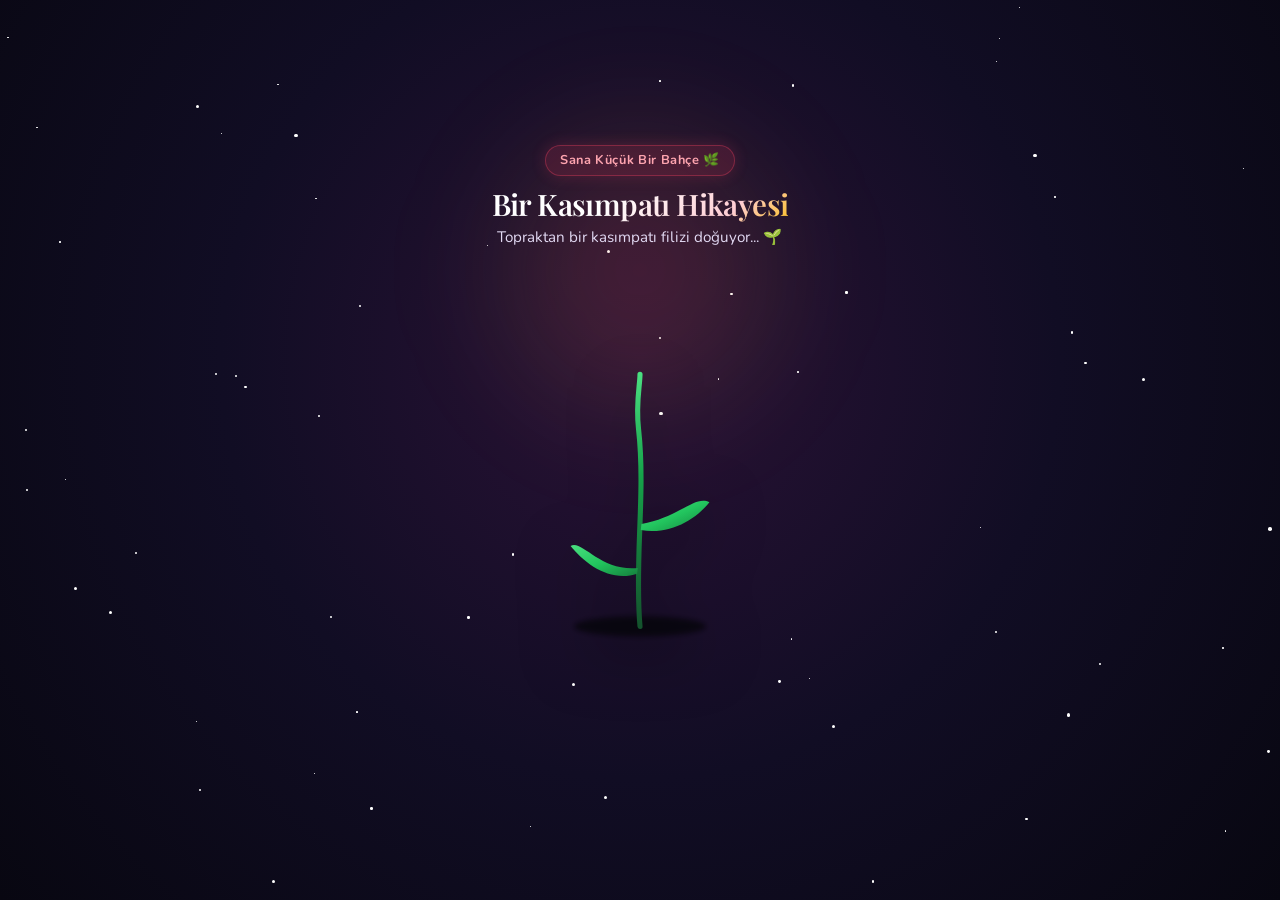
==== index.html @ e41a7f41 "feat: kasimpati surprizi kubra icin hazirlandi" ====
<!DOCTYPE html>
<html lang="tr">
<head>
  <meta charset="UTF-8">
  <meta name="viewport" content="width=device-width, initial-scale=1.0, maximum-scale=1.0, user-scalable=no">
  <title>Kübra'ya Özel 🌸</title>
  <link rel="preconnect" href="https://fonts.googleapis.com">
  <link rel="preconnect" href="https://fonts.gstatic.com" crossorigin>
  <link href="https://fonts.googleapis.com/css2?family=Caveat:wght@600;700&family=Nunito:wght@400;600;800&family=Playfair+Display:ital,wght@0,600;1,600&display=swap" rel="stylesheet">
  <link rel="stylesheet" href="style.css">
</head>
<body>
  <!-- Arka plan yıldızları ve ışık parçacıkları -->
  <div class="stars-container" id="starsContainer"></div>
  <div class="glow-bg"></div>

  <main class="main-container">
    <!-- Başlık / İntro -->
    <header class="header">
      <span class="badge">Sana Küçük Bir Bahçe 🌿</span>
      <h1 class="title">Bir Kasımpatı Hikayesi</h1>
      <p class="subtitle" id="statusText">Topraktan bir filiz yükseliyor...</p>
    </header>

    <!-- Kasımpatı Çiçeği Sahnesi -->
    <div class="garden-stage">
      <!-- Çiçek SVG -->
      <svg class="flower-svg" id="flowerSvg" viewBox="0 0 400 520" preserveAspectRatio="xMidYMid meet">
        <defs>
          <!-- Gövde degrade -->
          <linearGradient id="stemGrad" x1="0%" y1="100%" x2="0%" y2="0%">
            <stop offset="0%" stop-color="#14532d"/>
            <stop offset="60%" stop-color="#16a34a"/>
            <stop offset="100%" stop-color="#4ade80"/>
          </linearGradient>

          <!-- Yaprak degrade -->
          <linearGradient id="leafGrad" x1="0%" y1="0%" x2="100%" y2="100%">
            <stop offset="0%" stop-color="#4ade80"/>
            <stop offset="50%" stop-color="#22c55e"/>
            <stop offset="100%" stop-color="#15803d"/>
          </linearGradient>

          <!-- Dış yapraklar - Sıcak Kasımpatı Pembe-Gül Degrade -->
          <linearGradient id="petalOuterGrad" x1="0%" y1="0%" x2="0%" y2="100%">
            <stop offset="0%" stop-color="#fda4af"/>
            <stop offset="40%" stop-color="#f43f5e"/>
            <stop offset="100%" stop-color="#be123c"/>
          </linearGradient>

          <!-- Orta yapraklar - Canlı Şeftali/Mercan Degrade -->
          <linearGradient id="petalMidGrad" x1="0%" y1="0%" x2="0%" y2="100%">
            <stop offset="0%" stop-color="#fecdd3"/>
            <stop offset="50%" stop-color="#fb7185"/>
            <stop offset="100%" stop-color="#e11d48"/>
          </linearGradient>

          <!-- İç katman - Altın Günbatımı Degrade -->
          <linearGradient id="petalInnerGrad" x1="0%" y1="0%" x2="0%" y2="100%">
            <stop offset="0%" stop-color="#fef08a"/>
            <stop offset="45%" stop-color="#fbbf24"/>
            <stop offset="100%" stop-color="#f59e0b"/>
          </linearGradient>

          <!-- Merkez çekirdek degrade -->
          <radialGradient id="centerCoreGrad" cx="50%" cy="50%" r="50%">
            <stop offset="0%" stop-color="#fffbeb"/>
            <stop offset="35%" stop-color="#fde047"/>
            <stop offset="70%" stop-color="#ea580c"/>
            <stop offset="100%" stop-color="#9a3412"/>
          </radialGradient>

          <!-- Kalp degrade -->
          <radialGradient id="heartGrad" cx="40%" cy="40%" r="60%">
            <stop offset="0%" stop-color="#ff758c"/>
            <stop offset="40%" stop-color="#ff1e56"/>
            <stop offset="100%" stop-color="#990024"/>
          </radialGradient>

          <!-- Parıltı Filtresi -->
          <filter id="bloomGlow" x="-30%" y="-30%" width="160%" height="160%">
            <feGaussianBlur stdDeviation="4" result="blur"/>
            <feComposite in="SourceGraphic" in2="blur" operator="over"/>
          </filter>
        </defs>

        <!-- Toprak Tabanı -->
        <ellipse cx="200" cy="500" rx="90" ry="14" class="ground-shadow"/>

        <!-- Gövde -->
        <path id="stem" class="stem" d="M 200 500 C 192 410, 208 320, 198 230 C 194 195, 200 170, 200 155" />

        <!-- Yapraklar -->
        <g id="leavesGroup" class="leaves-group">
          <!-- Sol alt yaprak -->
          <path class="leaf leaf-left-1" d="M 197 420 C 145 425, 120 380, 105 390 C 125 415, 160 440, 196 428 Z" fill="url(#leafGrad)"/>
          <!-- Sağ orta yaprak -->
          <path class="leaf leaf-right-1" d="M 202 360 C 255 350, 275 320, 295 330 C 275 355, 240 375, 201 368 Z" fill="url(#leafGrad)"/>
          <!-- Sol üst yaprak -->
          <path class="leaf leaf-left-2" d="M 198 290 C 150 280, 135 250, 120 255 C 140 275, 170 295, 198 296 Z" fill="url(#leafGrad)"/>
        </g>

        <!-- Çiçek Çanak Yaprakları (Kalıks) -->
        <g id="calyxGroup" class="calyx-group">
          <ellipse cx="200" cy="160" rx="14" ry="12" fill="#15803d"/>
        </g>

        <!-- Kasımpatı Taç Yaprakları Grubu -->
        <g id="flowerHead" class="flower-head" transform="translate(200, 150)">
          <!-- Katman 1: En dış katman (30 adet yaprak) -->
          <g id="layerOuter" class="petal-layer"></g>
          <!-- Katman 2: Orta katman (24 adet yaprak) -->
          <g id="layerMid" class="petal-layer"></g>
          <!-- Katman 3: İç katman (18 adet kıvrık yaprak) -->
          <g id="layerInner" class="petal-layer"></g>
          <!-- Çiçek Göbeği (Merkezi Disk) -->
          <circle id="flowerCenter" class="flower-center" cx="0" cy="0" r="22" fill="url(#centerCoreGrad)"/>
          
          <!-- Ortadan çıkacak Kalp (Gizli başlayacak) -->
          <g id="flowerHeartGroup" class="flower-heart-group">
            <path id="centerHeart" class="center-heart" d="M 0 -12 C -2 -30, -32 -25, -30 4 C -28 20, 0 38, 0 46 C 0 38, 28 20, 30 4 C 32 -25, 2 -30, 0 -12 Z" fill="url(#heartGrad)"/>
            <circle cx="-10" cy="-6" r="4" fill="#ffffff" opacity="0.6"/>
          </g>
        </g>
      </svg>
    </div>

    <!-- Kaçan / Sürpriz Buton Alanı -->
    <div class="interactive-area" id="interactiveArea">
      <button id="surpriseBtn" class="surprise-btn" aria-label="Sürpriz butonu">
        <span class="btn-icon">🎁</span>
        <span class="btn-text">Sürpriz için butona bas ✨</span>
      </button>
      <div id="btnHint" class="btn-hint"></div>
    </div>

    <!-- Aşk Mesajı Modal / Kart Alanı -->
    <div id="loveCard" class="love-card hidden">
      <div class="love-card-content">
        <div class="floating-hearts">💖 💕 🌸 💖</div>
        <h2 class="love-name">KÜBRA'M</h2>
        <p class="love-message">Sana bayılıyorum yicem minnoşumu! 🥰✨</p>
        <p class="love-sub">Dünyanın en güzel kasımpatısı bile yanında sönük kalır...</p>
        <button id="replayBtn" class="replay-btn">Yeniden İzle ↺</button>
      </div>
    </div>
  </main>

  <!-- Konfeti / Kalp Parçacıkları Tuvali -->
  <canvas id="particlesCanvas"></canvas>

  <script src="script.js"></script>
</body>
</html>
---- style.css ----
/* Reset & Genel Ayarlar */
* {
  margin: 0;
  padding: 0;
  box-sizing: border-box;
  -webkit-tap-highlight-color: transparent;
}

:root {
  --bg-dark: #0a0c16;
  --bg-gradient: radial-gradient(circle at 50% 40%, #2a1236 0%, #110d24 50%, #080711 100%);
  --accent-pink: #f43f5e;
  --accent-gold: #fbbf24;
  --text-primary: #ffffff;
  --text-muted: #e2d9f3;
}

body {
  min-height: 100vh;
  min-height: 100dvh;
  background: var(--bg-dark);
  background-image: var(--bg-gradient);
  font-family: 'Nunito', sans-serif;
  color: var(--text-primary);
  display: flex;
  flex-direction: column;
  align-items: center;
  justify-content: center;
  overflow-x: hidden;
  position: relative;
  user-select: none;
}

/* Arka Plan Efektleri */
.stars-container {
  position: fixed;
  inset: 0;
  pointer-events: none;
  z-index: 1;
}

.star {
  position: absolute;
  background: #ffffff;
  border-radius: 50%;
  animation: twinkle var(--duration, 3s) infinite ease-in-out;
}

@keyframes twinkle {
  0%, 100% { opacity: 0.2; transform: scale(0.8); }
  50% { opacity: 1; transform: scale(1.3); }
}

.glow-bg {
  position: fixed;
  top: 30%;
  left: 50%;
  transform: translate(-50%, -50%);
  width: 380px;
  height: 380px;
  background: radial-gradient(circle, rgba(244, 63, 94, 0.2) 0%, rgba(251, 191, 36, 0.08) 40%, transparent 70%);
  filter: blur(50px);
  pointer-events: none;
  z-index: 1;
  animation: pulseGlow 6s infinite alternate ease-in-out;
}

@keyframes pulseGlow {
  0% { transform: translate(-50%, -50%) scale(0.9); opacity: 0.6; }
  100% { transform: translate(-50%, -50%) scale(1.15); opacity: 0.95; }
}

/* Ana Konteyner */
.main-container {
  position: relative;
  z-index: 10;
  width: 100%;
  max-width: 520px;
  padding: 1.25rem 1rem 2rem;
  display: flex;
  flex-direction: column;
  align-items: center;
  text-align: center;
}

/* Başlık */
.header {
  margin-bottom: 0.5rem;
  opacity: 0;
  transform: translateY(-15px);
  animation: fadeInDown 1.2s cubic-bezier(0.16, 1, 0.3, 1) forwards 0.3s;
}

.badge {
  display: inline-block;
  padding: 0.35rem 0.9rem;
  font-size: 0.8rem;
  font-weight: 700;
  letter-spacing: 0.05em;
  background: rgba(244, 63, 94, 0.15);
  border: 1px solid rgba(244, 63, 94, 0.35);
  border-radius: 9999px;
  color: #fda4af;
  margin-bottom: 0.5rem;
  box-shadow: 0 0 15px rgba(244, 63, 94, 0.2);
}

.title {
  font-family: 'Playfair Display', Georgia, serif;
  font-size: 1.85rem;
  font-weight: 600;
  letter-spacing: -0.02em;
  background: linear-gradient(135deg, #ffffff 40%, #fecdd3 80%, #fbbf24 100%);
  -webkit-background-clip: text;
  -webkit-text-fill-color: transparent;
  margin-bottom: 0.25rem;
}

.subtitle {
  font-size: 0.95rem;
  color: var(--text-muted);
  min-height: 1.4rem;
  transition: all 0.5s ease;
}

/* Çiçek Sahnesi */
.garden-stage {
  position: relative;
  width: 100%;
  height: 380px;
  display: flex;
  justify-content: center;
  align-items: center;
  margin: 0.25rem 0;
}

.flower-svg {
  width: 100%;
  height: 100%;
  max-height: 420px;
  overflow: visible;
  filter: drop-shadow(0 15px 30px rgba(0, 0, 0, 0.5));
}

/* Toprak gölgesi */
.ground-shadow {
  fill: #06050b;
  opacity: 0.8;
  filter: blur(4px);
}

/* Gövde Çizim Animasyonu */
.stem {
  fill: none;
  stroke: url(#stemGrad);
  stroke-width: 7;
  stroke-linecap: round;
  stroke-dasharray: 600;
  stroke-dashoffset: 600;
  transition: stroke-dashoffset 2.2s cubic-bezier(0.4, 0, 0.2, 1);
}

.stem.grow {
  stroke-dashoffset: 0;
}

/* Yapraklar */
.leaf {
  transform-origin: 200px 360px;
  opacity: 0;
  transform: scale(0);
  transition: transform 1.2s cubic-bezier(0.34, 1.56, 0.64, 1), opacity 0.8s ease;
}

.leaf-left-1 { transform-origin: 197px 420px; }
.leaf-right-1 { transform-origin: 202px 360px; }
.leaf-left-2 { transform-origin: 198px 290px; }

.leaf.unfurl {
  opacity: 1;
  transform: scale(1);
}

/* Çiçek Başı & Salınım */
.flower-head {
  transform-origin: 0 0;
  transition: transform 0.8s ease;
}

.flower-head.sway {
  animation: gentleBreeze 4s infinite ease-in-out;
}

@keyframes gentleBreeze {
  0%, 100% { transform: translate(200px, 150px) rotate(0deg); }
  35% { transform: translate(200px, 150px) rotate(2deg); }
  75% { transform: translate(200px, 150px) rotate(-2deg); }
}

/* Çanak Yapraklar */
.calyx-group {
  opacity: 0;
  transform: scale(0);
  transform-origin: 200px 160px;
  transition: all 0.8s cubic-bezier(0.34, 1.56, 0.64, 1);
}
.calyx-group.show {
  opacity: 1;
  transform: scale(1);
}

/* Taç Yaprakları */
.petal {
  transform-origin: 0 0;
  opacity: 0;
  transform: scale(0) rotate(var(--angle, 0deg));
  transition: transform 1.4s cubic-bezier(0.18, 1.25, 0.4, 1), opacity 0.6s ease;
  filter: drop-shadow(0 2px 4px rgba(0,0,0,0.25));
}

.petal.bloom {
  opacity: 0.95;
  transform: scale(1) rotate(var(--angle, 0deg));
}

/* Çiçek Göbeği */
.flower-center {
  opacity: 0;
  transform: scale(0);
  transform-origin: 0 0;
  transition: transform 1s cubic-bezier(0.34, 1.56, 0.64, 1), opacity 0.6s ease;
  box-shadow: 0 0 15px rgba(251, 191, 36, 0.8);
}

.flower-center.bloom {
  opacity: 1;
  transform: scale(1);
}

/* Merkez Kalp */
.flower-heart-group {
  opacity: 0;
  transform: scale(0);
  transform-origin: 0 10px;
  pointer-events: none;
  filter: drop-shadow(0 0 20px rgba(255, 30, 86, 0.85));
  transition: transform 1.2s cubic-bezier(0.34, 1.7, 0.64, 1), opacity 0.6s ease;
}

.flower-heart-group.show {
  opacity: 1;
  transform: scale(1.65);
  animation: heartThrob 1.2s infinite ease-in-out;
}

@keyframes heartThrob {
  0%, 100% { transform: scale(1.65); }
  50% { transform: scale(1.95); }
}

/* Etkileşimli Buton Alanı */
.interactive-area {
  position: relative;
  width: 100%;
  height: 90px;
  margin-top: 0.5rem;
  display: flex;
  flex-direction: column;
  align-items: center;
  justify-content: center;
}

.surprise-btn {
  position: relative;
  padding: 0.85rem 1.6rem;
  font-family: 'Nunito', sans-serif;
  font-size: 1.05rem;
  font-weight: 800;
  color: #ffffff;
  background: linear-gradient(135deg, #f43f5e 0%, #ec4899 50%, #f59e0b 100%);
  border: 2px solid rgba(255, 255, 255, 0.35);
  border-radius: 9999px;
  cursor: pointer;
  box-shadow: 0 10px 25px -5px rgba(244, 63, 94, 0.5), 0 0 20px rgba(244, 63, 94, 0.3);
  opacity: 0;
  transform: translateY(20px) scale(0.9);
  pointer-events: none;
  transition: opacity 0.6s ease, transform 0.3s cubic-bezier(0.18, 1.4, 0.5, 1), background 0.4s ease, box-shadow 0.4s ease;
  z-index: 50;
  touch-action: manipulation;
}

.surprise-btn.ready {
  opacity: 1;
  transform: translateY(0) scale(1);
  pointer-events: auto;
  animation: pulseButton 2.5s infinite ease-in-out;
}

@keyframes pulseButton {
  0%, 100% { transform: scale(1); box-shadow: 0 10px 25px -5px rgba(244, 63, 94, 0.5); }
  50% { transform: scale(1.04); box-shadow: 0 12px 30px -3px rgba(244, 63, 94, 0.8), 0 0 25px rgba(251, 191, 36, 0.5); }
}

/* Kaçış durumları */
.surprise-btn.evading {
  transition: all 0.32s cubic-bezier(0.34, 1.56, 0.64, 1);
}

.surprise-btn.catchable {
  background: linear-gradient(135deg, #10b981 0%, #059669 40%, #047857 100%);
  border-color: #6ee7b7;
  box-shadow: 0 10px 30px rgba(16, 185, 129, 0.6), 0 0 25px rgba(52, 211, 153, 0.5);
  animation: bounceCatch 0.8s infinite alternate ease-in-out !important;
}

@keyframes bounceCatch {
  0% { transform: scale(1); }
  100% { transform: scale(1.1); }
}

.btn-hint {
  font-size: 0.85rem;
  font-weight: 700;
  color: #fbbf24;
  margin-top: 0.5rem;
  min-height: 1.2rem;
  transition: all 0.3s ease;
  text-shadow: 0 0 10px rgba(251, 191, 36, 0.5);
}

/* Sevgi Kartı / Mesaj */
.love-card {
  position: fixed;
  inset: 0;
  display: flex;
  align-items: center;
  justify-content: center;
  background: rgba(10, 12, 22, 0.82);
  backdrop-filter: blur(12px);
  -webkit-backdrop-filter: blur(12px);
  z-index: 100;
  padding: 1.5rem;
  opacity: 0;
  pointer-events: none;
  transition: opacity 0.8s cubic-bezier(0.16, 1, 0.3, 1);
}

.love-card.visible {
  opacity: 1;
  pointer-events: auto;
}

.love-card-content {
  background: linear-gradient(145deg, rgba(38, 20, 50, 0.95), rgba(20, 15, 38, 0.98));
  border: 2px solid rgba(244, 63, 94, 0.4);
  border-radius: 28px;
  padding: 2.2rem 1.8rem;
  max-width: 420px;
  width: 100%;
  box-shadow: 0 25px 60px -15px rgba(244, 63, 94, 0.4), 0 0 50px rgba(251, 191, 36, 0.2);
  transform: scale(0.85) translateY(20px);
  transition: transform 0.8s cubic-bezier(0.34, 1.56, 0.64, 1);
  text-align: center;
}

.love-card.visible .love-card-content {
  transform: scale(1) translateY(0);
}

.floating-hearts {
  font-size: 1.8rem;
  margin-bottom: 0.75rem;
  animation: floatHearts 3s infinite alternate ease-in-out;
}

@keyframes floatHearts {
  0% { transform: translateY(0); }
  100% { transform: translateY(-8px); }
}

.love-name {
  font-family: 'Playfair Display', Georgia, serif;
  font-size: 2.3rem;
  font-weight: 700;
  letter-spacing: 0.04em;
  background: linear-gradient(135deg, #ffffff, #fda4af, #f43f5e);
  -webkit-background-clip: text;
  -webkit-text-fill-color: transparent;
  margin-bottom: 0.5rem;
}

.love-message {
  font-family: 'Caveat', cursive, sans-serif;
  font-size: 2.1rem;
  line-height: 1.3;
  color: #ffe4e6;
  text-shadow: 0 0 20px rgba(244, 63, 94, 0.7);
  margin-bottom: 0.75rem;
}

.love-sub {
  font-size: 0.95rem;
  color: #cbd5e1;
  font-style: italic;
  margin-bottom: 1.5rem;
}

.replay-btn {
  background: rgba(255, 255, 255, 0.12);
  border: 1px solid rgba(255, 255, 255, 0.3);
  color: #ffffff;
  padding: 0.6rem 1.4rem;
  border-radius: 9999px;
  font-size: 0.9rem;
  font-weight: 700;
  cursor: pointer;
  transition: all 0.3s ease;
}

.replay-btn:hover {
  background: rgba(244, 63, 94, 0.3);
  border-color: #fda4af;
  transform: scale(1.05);
}

/* Konfeti Canvas */
#particlesCanvas {
  position: fixed;
  inset: 0;
  pointer-events: none;
  z-index: 90;
}

/* Ortak Animasyonlar */
@keyframes fadeInDown {
  from { opacity: 0; transform: translateY(-15px); }
  to { opacity: 1; transform: translateY(0); }
}

/* Responsive */
@media (max-width: 480px) {
  .title { font-size: 1.55rem; }
  .garden-stage { height: 340px; }
  .love-name { font-size: 1.95rem; }
  .love-message { font-size: 1.75rem; }
  .surprise-btn { font-size: 0.95rem; padding: 0.75rem 1.3rem; }
}
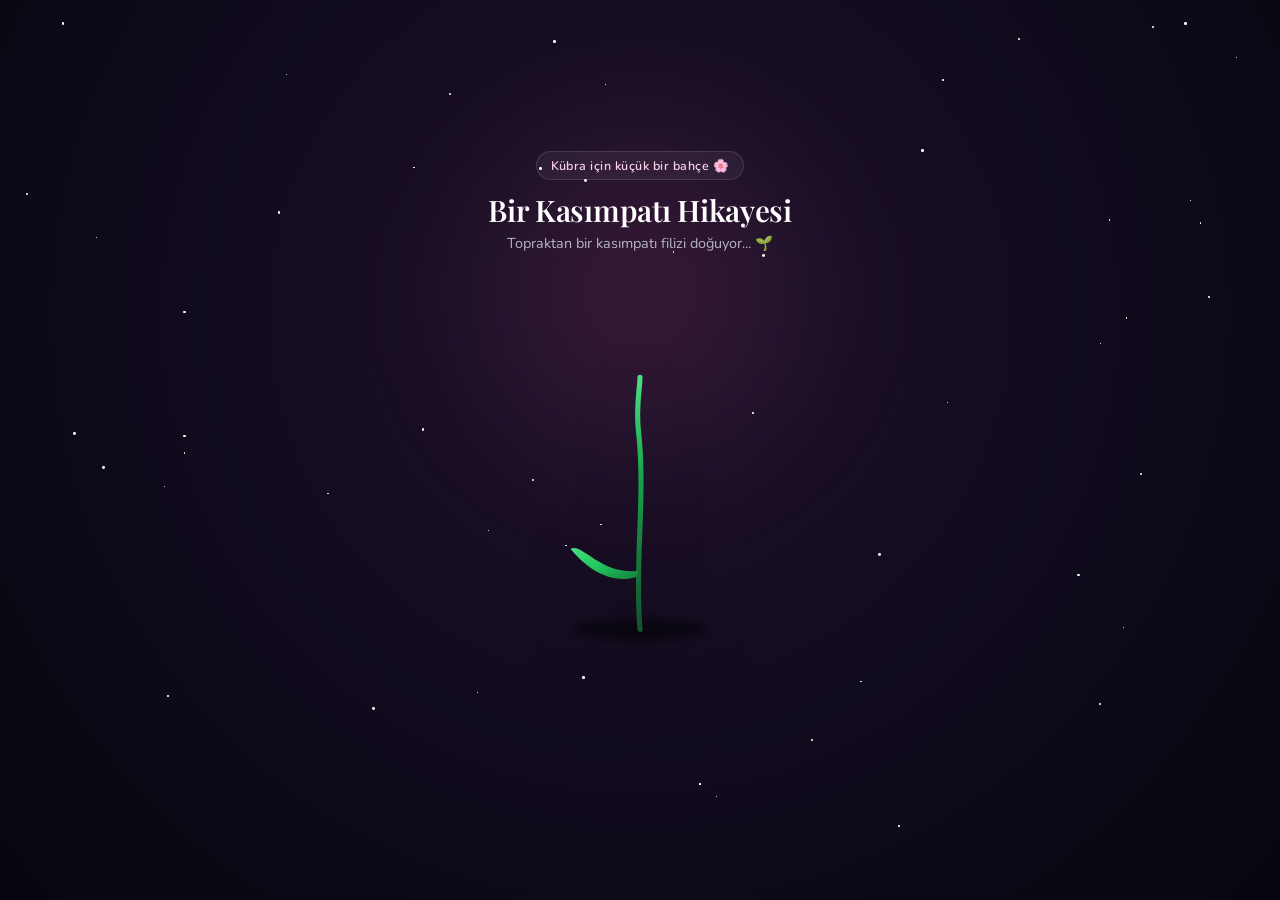
==== commit 503086f9: "style: aesthetic minimalist design and step-by-step click dodge" ====
--- a/index.html
+++ b/index.html
@@ -6,7 +6,7 @@
   <title>Kübra'ya Özel 🌸</title>
   <link rel="preconnect" href="https://fonts.googleapis.com">
   <link rel="preconnect" href="https://fonts.gstatic.com" crossorigin>
-  <link href="https://fonts.googleapis.com/css2?family=Caveat:wght@600;700&family=Nunito:wght@400;600;800&family=Playfair+Display:ital,wght@0,600;1,600&display=swap" rel="stylesheet">
+  <link href="https://fonts.googleapis.com/css2?family=Caveat:wght@600;700&family=Nunito:wght@400;500;600;700&family=Playfair+Display:ital,wght@0,600;1,600&display=swap" rel="stylesheet">
   <link rel="stylesheet" href="style.css">
 </head>
 <body>
@@ -15,14 +15,14 @@
   <div class="glow-bg"></div>
 
   <main class="main-container">
-    <!-- Başlık / İntro -->
+    <!-- Başlık / İntro (Zarif & Minimal) -->
     <header class="header">
-      <span class="badge">Sana Küçük Bir Bahçe 🌿</span>
+      <span class="badge">Kübra için küçük bir bahçe 🌸</span>
       <h1 class="title">Bir Kasımpatı Hikayesi</h1>
       <p class="subtitle" id="statusText">Topraktan bir filiz yükseliyor...</p>
     </header>
 
-    <!-- Kasımpatı Çiçeği Sahnesi -->
+    <!-- Kasımpatı Çiçeği Sahnesi (TAMAMEN KORUNDU) -->
     <div class="garden-stage">
       <!-- Çiçek SVG -->
       <svg class="flower-svg" id="flowerSvg" viewBox="0 0 400 520" preserveAspectRatio="xMidYMid meet">
@@ -116,7 +116,7 @@
           <!-- Çiçek Göbeği (Merkezi Disk) -->
           <circle id="flowerCenter" class="flower-center" cx="0" cy="0" r="22" fill="url(#centerCoreGrad)"/>
           
-          <!-- Ortadan çıkacak Kalp (Gizli başlayacak) -->
+          <!-- Ortadan çıkacak Kalp -->
           <g id="flowerHeartGroup" class="flower-heart-group">
             <path id="centerHeart" class="center-heart" d="M 0 -12 C -2 -30, -32 -25, -30 4 C -28 20, 0 38, 0 46 C 0 38, 28 20, 30 4 C 32 -25, 2 -30, 0 -12 Z" fill="url(#heartGrad)"/>
             <circle cx="-10" cy="-6" r="4" fill="#ffffff" opacity="0.6"/>
@@ -125,21 +125,19 @@
       </svg>
     </div>
 
-    <!-- Kaçan / Sürpriz Buton Alanı -->
+    <!-- Kaçan Buton Alanı (Şık, Cam Efektli, Minimal) -->
     <div class="interactive-area" id="interactiveArea">
       <button id="surpriseBtn" class="surprise-btn" aria-label="Sürpriz butonu">
-        <span class="btn-icon">🎁</span>
         <span class="btn-text">Sürpriz için butona bas ✨</span>
       </button>
-      <div id="btnHint" class="btn-hint"></div>
     </div>
 
-    <!-- Aşk Mesajı Modal / Kart Alanı -->
+    <!-- Aşk Mesajı Modal / Kart Alanı (Zarif & Estetik) -->
     <div id="loveCard" class="love-card hidden">
       <div class="love-card-content">
-        <div class="floating-hearts">💖 💕 🌸 💖</div>
+        <div class="floating-hearts">🌸 💕 🌸</div>
         <h2 class="love-name">KÜBRA'M</h2>
-        <p class="love-message">Sana bayılıyorum yicem minnoşumu! 🥰✨</p>
+        <p class="love-message">Sana bayılıyorum yicem minnoşumu 🥰</p>
         <p class="love-sub">Dünyanın en güzel kasımpatısı bile yanında sönük kalır...</p>
         <button id="replayBtn" class="replay-btn">Yeniden İzle ↺</button>
       </div>
--- a/style.css
+++ b/style.css
@@ -7,12 +7,11 @@
 }
 
 :root {
-  --bg-dark: #0a0c16;
-  --bg-gradient: radial-gradient(circle at 50% 40%, #2a1236 0%, #110d24 50%, #080711 100%);
-  --accent-pink: #f43f5e;
-  --accent-gold: #fbbf24;
+  --bg-dark: #090812;
+  --bg-gradient: radial-gradient(circle at 50% 35%, #22122b 0%, #110b1e 50%, #07060e 100%);
+  --rose-soft: #f43f5e;
   --text-primary: #ffffff;
-  --text-muted: #e2d9f3;
+  --text-muted: #c4b5fd;
 }
 
 body {
@@ -20,7 +19,7 @@
   min-height: 100dvh;
   background: var(--bg-dark);
   background-image: var(--bg-gradient);
-  font-family: 'Nunito', sans-serif;
+  font-family: 'Nunito', -apple-system, BlinkMacSystemFont, sans-serif;
   color: var(--text-primary);
   display: flex;
   flex-direction: column;
@@ -31,7 +30,7 @@
   user-select: none;
 }
 
-/* Arka Plan Efektleri */
+/* Arka Plan Efektleri - Yumuşak ve Dingin */
 .stars-container {
   position: fixed;
   inset: 0;
@@ -47,27 +46,21 @@
 }
 
 @keyframes twinkle {
-  0%, 100% { opacity: 0.2; transform: scale(0.8); }
-  50% { opacity: 1; transform: scale(1.3); }
+  0%, 100% { opacity: 0.15; transform: scale(0.8); }
+  50% { opacity: 0.85; transform: scale(1.2); }
 }
 
 .glow-bg {
   position: fixed;
-  top: 30%;
+  top: 32%;
   left: 50%;
   transform: translate(-50%, -50%);
-  width: 380px;
-  height: 380px;
-  background: radial-gradient(circle, rgba(244, 63, 94, 0.2) 0%, rgba(251, 191, 36, 0.08) 40%, transparent 70%);
-  filter: blur(50px);
+  width: 420px;
+  height: 420px;
+  background: radial-gradient(circle, rgba(244, 63, 94, 0.14) 0%, rgba(192, 132, 252, 0.05) 50%, transparent 70%);
+  filter: blur(60px);
   pointer-events: none;
   z-index: 1;
-  animation: pulseGlow 6s infinite alternate ease-in-out;
-}
-
-@keyframes pulseGlow {
-  0% { transform: translate(-50%, -50%) scale(0.9); opacity: 0.6; }
-  100% { transform: translate(-50%, -50%) scale(1.15); opacity: 0.95; }
 }
 
 /* Ana Konteyner */
@@ -75,52 +68,50 @@
   position: relative;
   z-index: 10;
   width: 100%;
-  max-width: 520px;
-  padding: 1.25rem 1rem 2rem;
+  max-width: 500px;
+  padding: 1.5rem 1rem 2rem;
   display: flex;
   flex-direction: column;
   align-items: center;
   text-align: center;
 }
 
-/* Başlık */
+/* Başlık - Zarif & Sade */
 .header {
-  margin-bottom: 0.5rem;
-  opacity: 0;
-  transform: translateY(-15px);
-  animation: fadeInDown 1.2s cubic-bezier(0.16, 1, 0.3, 1) forwards 0.3s;
+  margin-bottom: 0.25rem;
+  opacity: 0;
+  transform: translateY(-12px);
+  animation: fadeInDown 1.2s cubic-bezier(0.16, 1, 0.3, 1) forwards 0.2s;
 }
 
 .badge {
   display: inline-block;
-  padding: 0.35rem 0.9rem;
-  font-size: 0.8rem;
-  font-weight: 700;
-  letter-spacing: 0.05em;
-  background: rgba(244, 63, 94, 0.15);
-  border: 1px solid rgba(244, 63, 94, 0.35);
+  padding: 0.3rem 0.85rem;
+  font-size: 0.78rem;
+  font-weight: 600;
+  letter-spacing: 0.04em;
+  background: rgba(255, 255, 255, 0.05);
+  border: 1px solid rgba(255, 255, 255, 0.12);
   border-radius: 9999px;
-  color: #fda4af;
-  margin-bottom: 0.5rem;
-  box-shadow: 0 0 15px rgba(244, 63, 94, 0.2);
+  color: #fbcfe8;
+  margin-bottom: 0.6rem;
 }
 
 .title {
   font-family: 'Playfair Display', Georgia, serif;
   font-size: 1.85rem;
   font-weight: 600;
-  letter-spacing: -0.02em;
-  background: linear-gradient(135deg, #ffffff 40%, #fecdd3 80%, #fbbf24 100%);
-  -webkit-background-clip: text;
-  -webkit-text-fill-color: transparent;
-  margin-bottom: 0.25rem;
+  letter-spacing: -0.01em;
+  color: #ffffff;
+  margin-bottom: 0.3rem;
 }
 
 .subtitle {
-  font-size: 0.95rem;
-  color: var(--text-muted);
+  font-size: 0.9rem;
+  color: #cbd5e1;
+  opacity: 0.85;
   min-height: 1.4rem;
-  transition: all 0.5s ease;
+  transition: opacity 0.4s ease;
 }
 
 /* Çiçek Sahnesi */
@@ -139,14 +130,13 @@
   height: 100%;
   max-height: 420px;
   overflow: visible;
-  filter: drop-shadow(0 15px 30px rgba(0, 0, 0, 0.5));
-}
-
-/* Toprak gölgesi */
+  filter: drop-shadow(0 15px 30px rgba(0, 0, 0, 0.45));
+}
+
 .ground-shadow {
   fill: #06050b;
-  opacity: 0.8;
-  filter: blur(4px);
+  opacity: 0.7;
+  filter: blur(5px);
 }
 
 /* Gövde Çizim Animasyonu */
@@ -188,7 +178,7 @@
 }
 
 .flower-head.sway {
-  animation: gentleBreeze 4s infinite ease-in-out;
+  animation: gentleBreeze 4.5s infinite ease-in-out;
 }
 
 @keyframes gentleBreeze {
@@ -215,7 +205,7 @@
   opacity: 0;
   transform: scale(0) rotate(var(--angle, 0deg));
   transition: transform 1.4s cubic-bezier(0.18, 1.25, 0.4, 1), opacity 0.6s ease;
-  filter: drop-shadow(0 2px 4px rgba(0,0,0,0.25));
+  filter: drop-shadow(0 2px 4px rgba(0,0,0,0.2));
 }
 
 .petal.bloom {
@@ -229,7 +219,6 @@
   transform: scale(0);
   transform-origin: 0 0;
   transition: transform 1s cubic-bezier(0.34, 1.56, 0.64, 1), opacity 0.6s ease;
-  box-shadow: 0 0 15px rgba(251, 191, 36, 0.8);
 }
 
 .flower-center.bloom {
@@ -243,14 +232,14 @@
   transform: scale(0);
   transform-origin: 0 10px;
   pointer-events: none;
-  filter: drop-shadow(0 0 20px rgba(255, 30, 86, 0.85));
+  filter: drop-shadow(0 0 18px rgba(255, 30, 86, 0.8));
   transition: transform 1.2s cubic-bezier(0.34, 1.7, 0.64, 1), opacity 0.6s ease;
 }
 
 .flower-heart-group.show {
   opacity: 1;
   transform: scale(1.65);
-  animation: heartThrob 1.2s infinite ease-in-out;
+  animation: heartThrob 1.3s infinite ease-in-out;
 }
 
 @keyframes heartThrob {
@@ -258,87 +247,75 @@
   50% { transform: scale(1.95); }
 }
 
-/* Etkileşimli Buton Alanı */
+/* Kaçan Buton Alanı - Şık, Sade, Reklamsız */
 .interactive-area {
   position: relative;
   width: 100%;
-  height: 90px;
+  height: 85px;
   margin-top: 0.5rem;
   display: flex;
-  flex-direction: column;
   align-items: center;
   justify-content: center;
 }
 
 .surprise-btn {
   position: relative;
-  padding: 0.85rem 1.6rem;
+  padding: 0.85rem 1.8rem;
   font-family: 'Nunito', sans-serif;
-  font-size: 1.05rem;
-  font-weight: 800;
+  font-size: 0.98rem;
+  font-weight: 600;
+  letter-spacing: 0.02em;
   color: #ffffff;
-  background: linear-gradient(135deg, #f43f5e 0%, #ec4899 50%, #f59e0b 100%);
-  border: 2px solid rgba(255, 255, 255, 0.35);
+  background: rgba(255, 255, 255, 0.08);
+  border: 1px solid rgba(255, 255, 255, 0.2);
+  backdrop-filter: blur(14px);
+  -webkit-backdrop-filter: blur(14px);
   border-radius: 9999px;
   cursor: pointer;
-  box-shadow: 0 10px 25px -5px rgba(244, 63, 94, 0.5), 0 0 20px rgba(244, 63, 94, 0.3);
-  opacity: 0;
-  transform: translateY(20px) scale(0.9);
-  pointer-events: none;
-  transition: opacity 0.6s ease, transform 0.3s cubic-bezier(0.18, 1.4, 0.5, 1), background 0.4s ease, box-shadow 0.4s ease;
+  box-shadow: 0 10px 25px -8px rgba(0, 0, 0, 0.6);
+  opacity: 0;
+  transform: translateY(15px);
+  pointer-events: none;
+  transition: transform 0.42s cubic-bezier(0.34, 1.56, 0.64, 1), opacity 0.5s ease, background 0.3s ease, border-color 0.3s ease;
   z-index: 50;
   touch-action: manipulation;
 }
 
 .surprise-btn.ready {
   opacity: 1;
-  transform: translateY(0) scale(1);
+  transform: translateY(0);
   pointer-events: auto;
-  animation: pulseButton 2.5s infinite ease-in-out;
-}
-
-@keyframes pulseButton {
-  0%, 100% { transform: scale(1); box-shadow: 0 10px 25px -5px rgba(244, 63, 94, 0.5); }
-  50% { transform: scale(1.04); box-shadow: 0 12px 30px -3px rgba(244, 63, 94, 0.8), 0 0 25px rgba(251, 191, 36, 0.5); }
-}
-
-/* Kaçış durumları */
-.surprise-btn.evading {
-  transition: all 0.32s cubic-bezier(0.34, 1.56, 0.64, 1);
-}
-
+  background: rgba(244, 63, 94, 0.16);
+  border-color: rgba(244, 63, 94, 0.38);
+}
+
+.surprise-btn.ready:active {
+  transform: scale(0.96);
+}
+
+/* 4. Aşamada Teslim Olmuş Buton (Zarif Pembe Gül Efekti) */
 .surprise-btn.catchable {
-  background: linear-gradient(135deg, #10b981 0%, #059669 40%, #047857 100%);
-  border-color: #6ee7b7;
-  box-shadow: 0 10px 30px rgba(16, 185, 129, 0.6), 0 0 25px rgba(52, 211, 153, 0.5);
-  animation: bounceCatch 0.8s infinite alternate ease-in-out !important;
-}
-
-@keyframes bounceCatch {
-  0% { transform: scale(1); }
-  100% { transform: scale(1.1); }
-}
-
-.btn-hint {
-  font-size: 0.85rem;
-  font-weight: 700;
-  color: #fbbf24;
-  margin-top: 0.5rem;
-  min-height: 1.2rem;
-  transition: all 0.3s ease;
-  text-shadow: 0 0 10px rgba(251, 191, 36, 0.5);
-}
-
-/* Sevgi Kartı / Mesaj */
+  background: linear-gradient(135deg, rgba(244, 63, 94, 0.85), rgba(225, 29, 72, 0.95));
+  border-color: rgba(255, 255, 255, 0.4);
+  box-shadow: 0 10px 30px rgba(244, 63, 94, 0.4);
+  animation: gentlePulse 2s infinite ease-in-out;
+}
+
+@keyframes gentlePulse {
+  0%, 100% { transform: scale(1); }
+  50% { transform: scale(1.05); }
+}
+
+/* Sevgi Kartı - Estetik & Romantik */
 .love-card {
   position: fixed;
   inset: 0;
   display: flex;
   align-items: center;
   justify-content: center;
-  background: rgba(10, 12, 22, 0.82);
-  backdrop-filter: blur(12px);
-  -webkit-backdrop-filter: blur(12px);
+  background: rgba(7, 6, 14, 0.85);
+  backdrop-filter: blur(16px);
+  -webkit-backdrop-filter: blur(16px);
   z-index: 100;
   padding: 1.5rem;
   opacity: 0;
@@ -352,14 +329,14 @@
 }
 
 .love-card-content {
-  background: linear-gradient(145deg, rgba(38, 20, 50, 0.95), rgba(20, 15, 38, 0.98));
-  border: 2px solid rgba(244, 63, 94, 0.4);
-  border-radius: 28px;
+  background: linear-gradient(150deg, rgba(32, 18, 42, 0.95), rgba(16, 12, 28, 0.98));
+  border: 1px solid rgba(244, 63, 94, 0.3);
+  border-radius: 26px;
   padding: 2.2rem 1.8rem;
-  max-width: 420px;
+  max-width: 400px;
   width: 100%;
-  box-shadow: 0 25px 60px -15px rgba(244, 63, 94, 0.4), 0 0 50px rgba(251, 191, 36, 0.2);
-  transform: scale(0.85) translateY(20px);
+  box-shadow: 0 25px 50px -12px rgba(0, 0, 0, 0.7), 0 0 40px rgba(244, 63, 94, 0.2);
+  transform: scale(0.9) translateY(20px);
   transition: transform 0.8s cubic-bezier(0.34, 1.56, 0.64, 1);
   text-align: center;
 }
@@ -369,59 +346,50 @@
 }
 
 .floating-hearts {
-  font-size: 1.8rem;
+  font-size: 1.5rem;
   margin-bottom: 0.75rem;
-  animation: floatHearts 3s infinite alternate ease-in-out;
-}
-
-@keyframes floatHearts {
-  0% { transform: translateY(0); }
-  100% { transform: translateY(-8px); }
+  opacity: 0.9;
 }
 
 .love-name {
   font-family: 'Playfair Display', Georgia, serif;
-  font-size: 2.3rem;
+  font-size: 2.2rem;
   font-weight: 700;
   letter-spacing: 0.04em;
-  background: linear-gradient(135deg, #ffffff, #fda4af, #f43f5e);
-  -webkit-background-clip: text;
-  -webkit-text-fill-color: transparent;
-  margin-bottom: 0.5rem;
+  color: #ffffff;
+  margin-bottom: 0.4rem;
 }
 
 .love-message {
   font-family: 'Caveat', cursive, sans-serif;
-  font-size: 2.1rem;
+  font-size: 2.15rem;
   line-height: 1.3;
-  color: #ffe4e6;
-  text-shadow: 0 0 20px rgba(244, 63, 94, 0.7);
-  margin-bottom: 0.75rem;
+  color: #fecdd3;
+  margin-bottom: 0.6rem;
 }
 
 .love-sub {
-  font-size: 0.95rem;
-  color: #cbd5e1;
+  font-size: 0.92rem;
+  color: #94a3b8;
   font-style: italic;
-  margin-bottom: 1.5rem;
+  margin-bottom: 1.6rem;
 }
 
 .replay-btn {
-  background: rgba(255, 255, 255, 0.12);
-  border: 1px solid rgba(255, 255, 255, 0.3);
+  background: rgba(255, 255, 255, 0.08);
+  border: 1px solid rgba(255, 255, 255, 0.2);
   color: #ffffff;
   padding: 0.6rem 1.4rem;
   border-radius: 9999px;
-  font-size: 0.9rem;
-  font-weight: 700;
+  font-size: 0.88rem;
+  font-weight: 600;
   cursor: pointer;
   transition: all 0.3s ease;
 }
 
 .replay-btn:hover {
-  background: rgba(244, 63, 94, 0.3);
-  border-color: #fda4af;
-  transform: scale(1.05);
+  background: rgba(244, 63, 94, 0.25);
+  border-color: rgba(244, 63, 94, 0.5);
 }
 
 /* Konfeti Canvas */
@@ -432,17 +400,15 @@
   z-index: 90;
 }
 
-/* Ortak Animasyonlar */
 @keyframes fadeInDown {
-  from { opacity: 0; transform: translateY(-15px); }
+  from { opacity: 0; transform: translateY(-12px); }
   to { opacity: 1; transform: translateY(0); }
 }
 
-/* Responsive */
 @media (max-width: 480px) {
-  .title { font-size: 1.55rem; }
-  .garden-stage { height: 340px; }
-  .love-name { font-size: 1.95rem; }
-  .love-message { font-size: 1.75rem; }
-  .surprise-btn { font-size: 0.95rem; padding: 0.75rem 1.3rem; }
-}
+  .title { font-size: 1.6rem; }
+  .garden-stage { height: 350px; }
+  .love-name { font-size: 1.9rem; }
+  .love-message { font-size: 1.85rem; }
+  .surprise-btn { font-size: 0.92rem; padding: 0.8rem 1.5rem; }
+}
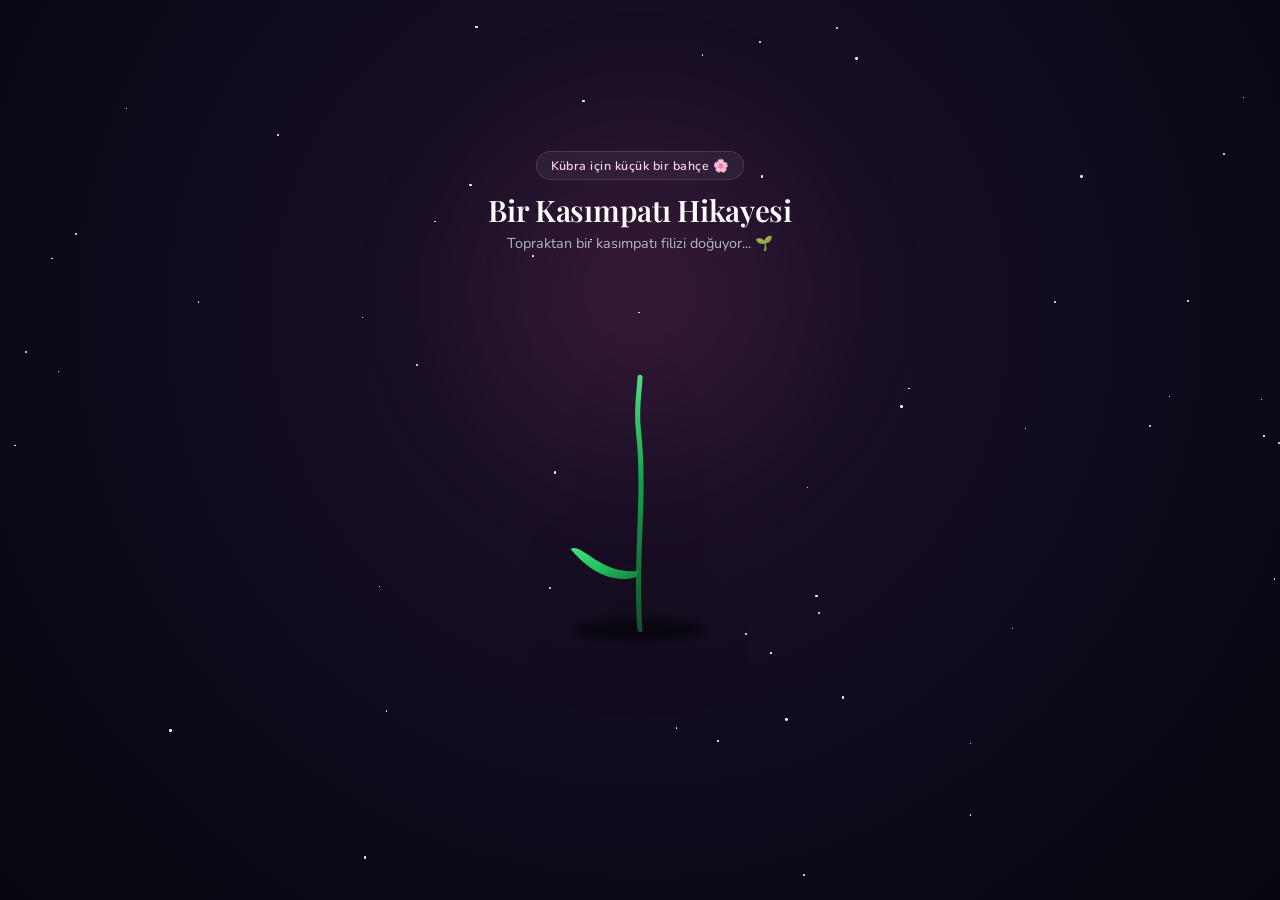
==== commit d17f9a90: "feat: whatsapp preview meta tags added" ====
--- a/index.html
+++ b/index.html
@@ -3,7 +3,16 @@
 <head>
   <meta charset="UTF-8">
   <meta name="viewport" content="width=device-width, initial-scale=1.0, maximum-scale=1.0, user-scalable=no">
-  <title>Kübra'ya Özel 🌸</title>
+  <title>Çok Sinirlendim Sana Özel Site Açtım 😤</title>
+  <meta name="description" content="Gör bakalım kim kimi daha çok seviyormuş...">
+  <meta name="theme-color" content="#f43f5e">
+
+  <!-- WhatsApp & Sosyal Medya Önizleme (Open Graph) -->
+  <meta property="og:title" content="Çok Sinirlendim Sana Özel Site Açtım 😤">
+  <meta property="og:description" content="Gör bakalım kim kimi daha çok seviyormuş...">
+  <meta property="og:type" content="website">
+  <meta property="og:url" content="https://kubra.mertgunes.com">
+  <meta property="og:site_name" content="Kübra'ya Özel Sürpriz">
   <link rel="preconnect" href="https://fonts.googleapis.com">
   <link rel="preconnect" href="https://fonts.gstatic.com" crossorigin>
   <link href="https://fonts.googleapis.com/css2?family=Caveat:wght@600;700&family=Nunito:wght@400;500;600;700&family=Playfair+Display:ital,wght@0,600;1,600&display=swap" rel="stylesheet">
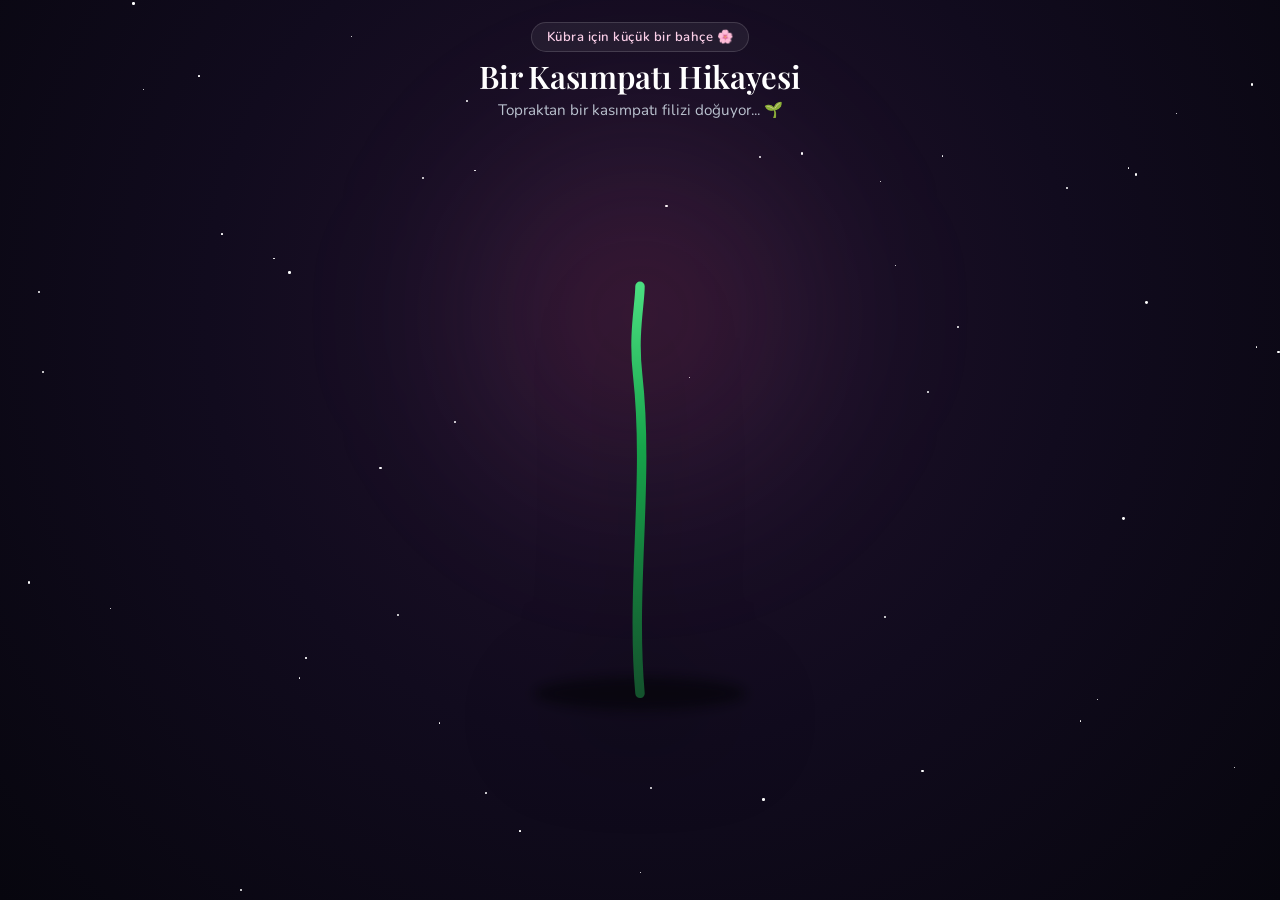
==== commit 05fd8668: "feat: optimize for iPhone 14 Pro Max viewport safe area and 100dvh" ====
--- a/index.html
+++ b/index.html
@@ -2,7 +2,9 @@
 <html lang="tr">
 <head>
   <meta charset="UTF-8">
-  <meta name="viewport" content="width=device-width, initial-scale=1.0, maximum-scale=1.0, user-scalable=no">
+  <meta name="viewport" content="width=device-width, initial-scale=1.0, maximum-scale=1.0, user-scalable=no, viewport-fit=cover">
+  <meta name="apple-mobile-web-app-capable" content="yes">
+  <meta name="apple-mobile-web-app-status-bar-style" content="black-translucent">
   <title>Çok Sinirlendim Sana Özel Site Açtım 😤</title>
   <meta name="description" content="Gör bakalım kim kimi daha çok seviyormuş...">
   <meta name="theme-color" content="#f43f5e">
--- a/style.css
+++ b/style.css
@@ -14,23 +14,23 @@
   --text-muted: #c4b5fd;
 }
 
-body {
-  min-height: 100vh;
-  min-height: 100dvh;
+html, body {
+  width: 100%;
+  height: 100%;
+  height: 100vh;
+  height: 100dvh;
+  overflow: hidden; /* iPhone kaydırma ve sıçramalarını önler */
+  position: fixed;
+  inset: 0;
   background: var(--bg-dark);
   background-image: var(--bg-gradient);
-  font-family: 'Nunito', -apple-system, BlinkMacSystemFont, sans-serif;
+  font-family: 'Nunito', -apple-system, BlinkMacSystemFont, "Segoe UI", Roboto, sans-serif;
   color: var(--text-primary);
-  display: flex;
-  flex-direction: column;
-  align-items: center;
-  justify-content: center;
-  overflow-x: hidden;
-  position: relative;
   user-select: none;
-}
-
-/* Arka Plan Efektleri - Yumuşak ve Dingin */
+  -webkit-user-select: none;
+}
+
+/* Arka Plan Efektleri */
 .stars-container {
   position: fixed;
   inset: 0;
@@ -42,7 +42,7 @@
   position: absolute;
   background: #ffffff;
   border-radius: 50%;
-  animation: twinkle var(--duration, 3s) infinite ease-in-out;
+  animation: twinkle var(--duration, 4s) infinite ease-in-out;
 }
 
 @keyframes twinkle {
@@ -52,85 +52,101 @@
 
 .glow-bg {
   position: fixed;
-  top: 32%;
+  top: 35%;
   left: 50%;
   transform: translate(-50%, -50%);
-  width: 420px;
-  height: 420px;
-  background: radial-gradient(circle, rgba(244, 63, 94, 0.14) 0%, rgba(192, 132, 252, 0.05) 50%, transparent 70%);
-  filter: blur(60px);
+  width: 480px;
+  height: 480px;
+  background: radial-gradient(circle, rgba(244, 63, 94, 0.16) 0%, rgba(192, 132, 252, 0.05) 50%, transparent 70%);
+  filter: blur(75px);
   pointer-events: none;
   z-index: 1;
 }
 
-/* Ana Konteyner */
+/* Ana Konteyner - iPhone 14 Pro Max için Özel Tam Ekran Yerleşim */
 .main-container {
   position: relative;
   z-index: 10;
   width: 100%;
-  max-width: 500px;
-  padding: 1.5rem 1rem 2rem;
+  max-width: 440px; /* iPhone 14 Pro Max genişliği 430px */
+  height: 100%;
+  height: 100vh;
+  height: 100dvh;
+  margin: 0 auto;
+  padding-top: max(1.2rem, env(safe-area-inset-top));
+  padding-bottom: max(1.2rem, env(safe-area-inset-bottom));
+  padding-left: max(1rem, env(safe-area-inset-left));
+  padding-right: max(1rem, env(safe-area-inset-right));
   display: flex;
   flex-direction: column;
+  justify-content: space-between;
   align-items: center;
   text-align: center;
 }
 
-/* Başlık - Zarif & Sade */
+/* Başlık */
 .header {
-  margin-bottom: 0.25rem;
+  width: 100%;
+  padding-top: 0.2rem;
+  margin-bottom: 0.2rem;
   opacity: 0;
   transform: translateY(-12px);
-  animation: fadeInDown 1.2s cubic-bezier(0.16, 1, 0.3, 1) forwards 0.2s;
+  animation: fadeInDown 1.5s cubic-bezier(0.16, 1, 0.3, 1) forwards 0.3s;
+  flex-shrink: 0;
 }
 
 .badge {
   display: inline-block;
-  padding: 0.3rem 0.85rem;
-  font-size: 0.78rem;
+  padding: 0.3rem 0.9rem;
+  font-size: 0.82rem;
   font-weight: 600;
   letter-spacing: 0.04em;
-  background: rgba(255, 255, 255, 0.05);
-  border: 1px solid rgba(255, 255, 255, 0.12);
+  background: rgba(255, 255, 255, 0.06);
+  border: 1px solid rgba(255, 255, 255, 0.14);
   border-radius: 9999px;
   color: #fbcfe8;
-  margin-bottom: 0.6rem;
+  margin-bottom: 0.4rem;
 }
 
 .title {
   font-family: 'Playfair Display', Georgia, serif;
-  font-size: 1.85rem;
+  font-size: 1.95rem;
   font-weight: 600;
   letter-spacing: -0.01em;
   color: #ffffff;
-  margin-bottom: 0.3rem;
+  margin-bottom: 0.25rem;
+  line-height: 1.2;
 }
 
 .subtitle {
-  font-size: 0.9rem;
+  font-size: 0.95rem;
   color: #cbd5e1;
-  opacity: 0.85;
+  opacity: 0.9;
   min-height: 1.4rem;
-  transition: opacity 0.4s ease;
-}
-
-/* Çiçek Sahnesi */
+  transition: opacity 0.6s ease;
+}
+
+/* Çiçek Sahnesi - Ekrana Göre Tam Esnek (Flex-1) */
 .garden-stage {
   position: relative;
   width: 100%;
-  height: 380px;
+  flex: 1;
+  min-height: 0;
+  max-height: 520px;
   display: flex;
   justify-content: center;
   align-items: center;
-  margin: 0.25rem 0;
+  margin: 0.4rem 0;
 }
 
 .flower-svg {
   width: 100%;
   height: 100%;
-  max-height: 420px;
+  max-height: 100%;
+  transform: scale(1.18);
+  transform-origin: center bottom;
   overflow: visible;
-  filter: drop-shadow(0 15px 30px rgba(0, 0, 0, 0.45));
+  filter: drop-shadow(0 20px 40px rgba(0, 0, 0, 0.45));
 }
 
 .ground-shadow {
@@ -139,15 +155,15 @@
   filter: blur(5px);
 }
 
-/* Gövde Çizim Animasyonu */
+/* Gövde Çizim Animasyonu (4.2 saniye) */
 .stem {
   fill: none;
   stroke: url(#stemGrad);
-  stroke-width: 7;
+  stroke-width: 8;
   stroke-linecap: round;
   stroke-dasharray: 600;
   stroke-dashoffset: 600;
-  transition: stroke-dashoffset 2.2s cubic-bezier(0.4, 0, 0.2, 1);
+  transition: stroke-dashoffset 4.2s cubic-bezier(0.4, 0, 0.2, 1);
 }
 
 .stem.grow {
@@ -159,7 +175,7 @@
   transform-origin: 200px 360px;
   opacity: 0;
   transform: scale(0);
-  transition: transform 1.2s cubic-bezier(0.34, 1.56, 0.64, 1), opacity 0.8s ease;
+  transition: transform 2.2s cubic-bezier(0.34, 1.56, 0.64, 1), opacity 1.5s ease;
 }
 
 .leaf-left-1 { transform-origin: 197px 420px; }
@@ -168,23 +184,23 @@
 
 .leaf.unfurl {
   opacity: 1;
-  transform: scale(1);
+  transform: scale(1.1);
 }
 
 /* Çiçek Başı & Salınım */
 .flower-head {
   transform-origin: 0 0;
-  transition: transform 0.8s ease;
+  transition: transform 1.2s ease;
 }
 
 .flower-head.sway {
-  animation: gentleBreeze 4.5s infinite ease-in-out;
+  animation: gentleBreeze 5s infinite ease-in-out;
 }
 
 @keyframes gentleBreeze {
   0%, 100% { transform: translate(200px, 150px) rotate(0deg); }
-  35% { transform: translate(200px, 150px) rotate(2deg); }
-  75% { transform: translate(200px, 150px) rotate(-2deg); }
+  35% { transform: translate(200px, 150px) rotate(1.8deg); }
+  75% { transform: translate(200px, 150px) rotate(-1.8deg); }
 }
 
 /* Çanak Yapraklar */
@@ -192,11 +208,11 @@
   opacity: 0;
   transform: scale(0);
   transform-origin: 200px 160px;
-  transition: all 0.8s cubic-bezier(0.34, 1.56, 0.64, 1);
+  transition: all 1.5s cubic-bezier(0.34, 1.56, 0.64, 1);
 }
 .calyx-group.show {
   opacity: 1;
-  transform: scale(1);
+  transform: scale(1.2);
 }
 
 /* Taç Yaprakları */
@@ -204,8 +220,8 @@
   transform-origin: 0 0;
   opacity: 0;
   transform: scale(0) rotate(var(--angle, 0deg));
-  transition: transform 1.4s cubic-bezier(0.18, 1.25, 0.4, 1), opacity 0.6s ease;
-  filter: drop-shadow(0 2px 4px rgba(0,0,0,0.2));
+  transition: transform 2.4s cubic-bezier(0.18, 1.25, 0.4, 1), opacity 1s ease;
+  filter: drop-shadow(0 2px 5px rgba(0,0,0,0.22));
 }
 
 .petal.bloom {
@@ -218,7 +234,7 @@
   opacity: 0;
   transform: scale(0);
   transform-origin: 0 0;
-  transition: transform 1s cubic-bezier(0.34, 1.56, 0.64, 1), opacity 0.6s ease;
+  transition: transform 1.8s cubic-bezier(0.34, 1.56, 0.64, 1), opacity 1s ease;
 }
 
 .flower-center.bloom {
@@ -232,42 +248,43 @@
   transform: scale(0);
   transform-origin: 0 10px;
   pointer-events: none;
-  filter: drop-shadow(0 0 18px rgba(255, 30, 86, 0.8));
-  transition: transform 1.2s cubic-bezier(0.34, 1.7, 0.64, 1), opacity 0.6s ease;
+  filter: drop-shadow(0 0 22px rgba(255, 30, 86, 0.85));
+  transition: transform 1.5s cubic-bezier(0.34, 1.7, 0.64, 1), opacity 0.8s ease;
 }
 
 .flower-heart-group.show {
   opacity: 1;
-  transform: scale(1.65);
+  transform: scale(1.8);
   animation: heartThrob 1.3s infinite ease-in-out;
 }
 
 @keyframes heartThrob {
-  0%, 100% { transform: scale(1.65); }
-  50% { transform: scale(1.95); }
-}
-
-/* Kaçan Buton Alanı - Şık, Sade, Reklamsız */
+  0%, 100% { transform: scale(1.8); }
+  50% { transform: scale(2.1); }
+}
+
+/* Kaçan Buton Alanı - Alt Kısım */
 .interactive-area {
   position: relative;
   width: 100%;
   height: 85px;
-  margin-top: 0.5rem;
+  margin-bottom: 0.5rem;
   display: flex;
   align-items: center;
   justify-content: center;
+  flex-shrink: 0;
 }
 
 .surprise-btn {
   position: relative;
-  padding: 0.85rem 1.8rem;
+  padding: 0.95rem 2rem;
   font-family: 'Nunito', sans-serif;
-  font-size: 0.98rem;
+  font-size: 1.02rem;
   font-weight: 600;
   letter-spacing: 0.02em;
   color: #ffffff;
   background: rgba(255, 255, 255, 0.08);
-  border: 1px solid rgba(255, 255, 255, 0.2);
+  border: 1px solid rgba(255, 255, 255, 0.22);
   backdrop-filter: blur(14px);
   -webkit-backdrop-filter: blur(14px);
   border-radius: 9999px;
@@ -276,7 +293,7 @@
   opacity: 0;
   transform: translateY(15px);
   pointer-events: none;
-  transition: transform 0.42s cubic-bezier(0.34, 1.56, 0.64, 1), opacity 0.5s ease, background 0.3s ease, border-color 0.3s ease;
+  transition: transform 0.4s cubic-bezier(0.34, 1.56, 0.64, 1), opacity 0.5s ease, background 0.3s ease, border-color 0.3s ease;
   z-index: 50;
   touch-action: manipulation;
 }
@@ -293,11 +310,11 @@
   transform: scale(0.96);
 }
 
-/* 4. Aşamada Teslim Olmuş Buton (Zarif Pembe Gül Efekti) */
+/* 4. Aşamada Sabit Kalan Buton */
 .surprise-btn.catchable {
-  background: linear-gradient(135deg, rgba(244, 63, 94, 0.85), rgba(225, 29, 72, 0.95));
-  border-color: rgba(255, 255, 255, 0.4);
-  box-shadow: 0 10px 30px rgba(244, 63, 94, 0.4);
+  background: linear-gradient(135deg, rgba(244, 63, 94, 0.88), rgba(225, 29, 72, 0.96));
+  border-color: rgba(255, 255, 255, 0.45);
+  box-shadow: 0 10px 30px rgba(244, 63, 94, 0.45);
   animation: gentlePulse 2s infinite ease-in-out;
 }
 
@@ -306,14 +323,14 @@
   50% { transform: scale(1.05); }
 }
 
-/* Sevgi Kartı - Estetik & Romantik */
+/* Sevgi Kartı */
 .love-card {
   position: fixed;
   inset: 0;
   display: flex;
   align-items: center;
   justify-content: center;
-  background: rgba(7, 6, 14, 0.85);
+  background: rgba(7, 6, 14, 0.86);
   backdrop-filter: blur(16px);
   -webkit-backdrop-filter: blur(16px);
   z-index: 100;
@@ -331,10 +348,10 @@
 .love-card-content {
   background: linear-gradient(150deg, rgba(32, 18, 42, 0.95), rgba(16, 12, 28, 0.98));
   border: 1px solid rgba(244, 63, 94, 0.3);
-  border-radius: 26px;
+  border-radius: 28px;
   padding: 2.2rem 1.8rem;
-  max-width: 400px;
-  width: 100%;
+  max-width: 380px;
+  width: 90%;
   box-shadow: 0 25px 50px -12px rgba(0, 0, 0, 0.7), 0 0 40px rgba(244, 63, 94, 0.2);
   transform: scale(0.9) translateY(20px);
   transition: transform 0.8s cubic-bezier(0.34, 1.56, 0.64, 1);
@@ -346,14 +363,14 @@
 }
 
 .floating-hearts {
-  font-size: 1.5rem;
+  font-size: 1.6rem;
   margin-bottom: 0.75rem;
-  opacity: 0.9;
+  opacity: 0.95;
 }
 
 .love-name {
   font-family: 'Playfair Display', Georgia, serif;
-  font-size: 2.2rem;
+  font-size: 2.3rem;
   font-weight: 700;
   letter-spacing: 0.04em;
   color: #ffffff;
@@ -362,7 +379,7 @@
 
 .love-message {
   font-family: 'Caveat', cursive, sans-serif;
-  font-size: 2.15rem;
+  font-size: 2.2rem;
   line-height: 1.3;
   color: #fecdd3;
   margin-bottom: 0.6rem;
@@ -379,9 +396,9 @@
   background: rgba(255, 255, 255, 0.08);
   border: 1px solid rgba(255, 255, 255, 0.2);
   color: #ffffff;
-  padding: 0.6rem 1.4rem;
+  padding: 0.65rem 1.5rem;
   border-radius: 9999px;
-  font-size: 0.88rem;
+  font-size: 0.9rem;
   font-weight: 600;
   cursor: pointer;
   transition: all 0.3s ease;
@@ -405,10 +422,9 @@
   to { opacity: 1; transform: translateY(0); }
 }
 
-@media (max-width: 480px) {
-  .title { font-size: 1.6rem; }
-  .garden-stage { height: 350px; }
-  .love-name { font-size: 1.9rem; }
-  .love-message { font-size: 1.85rem; }
-  .surprise-btn { font-size: 0.92rem; padding: 0.8rem 1.5rem; }
-}
+/* iPhone 14 Pro Max ve Modern Telefon Optimizasyonu */
+@media (max-width: 440px) {
+  .title { font-size: 1.8rem; }
+  .flower-svg { transform: scale(1.15); }
+  .surprise-btn { font-size: 0.98rem; padding: 0.9rem 1.8rem; }
+}
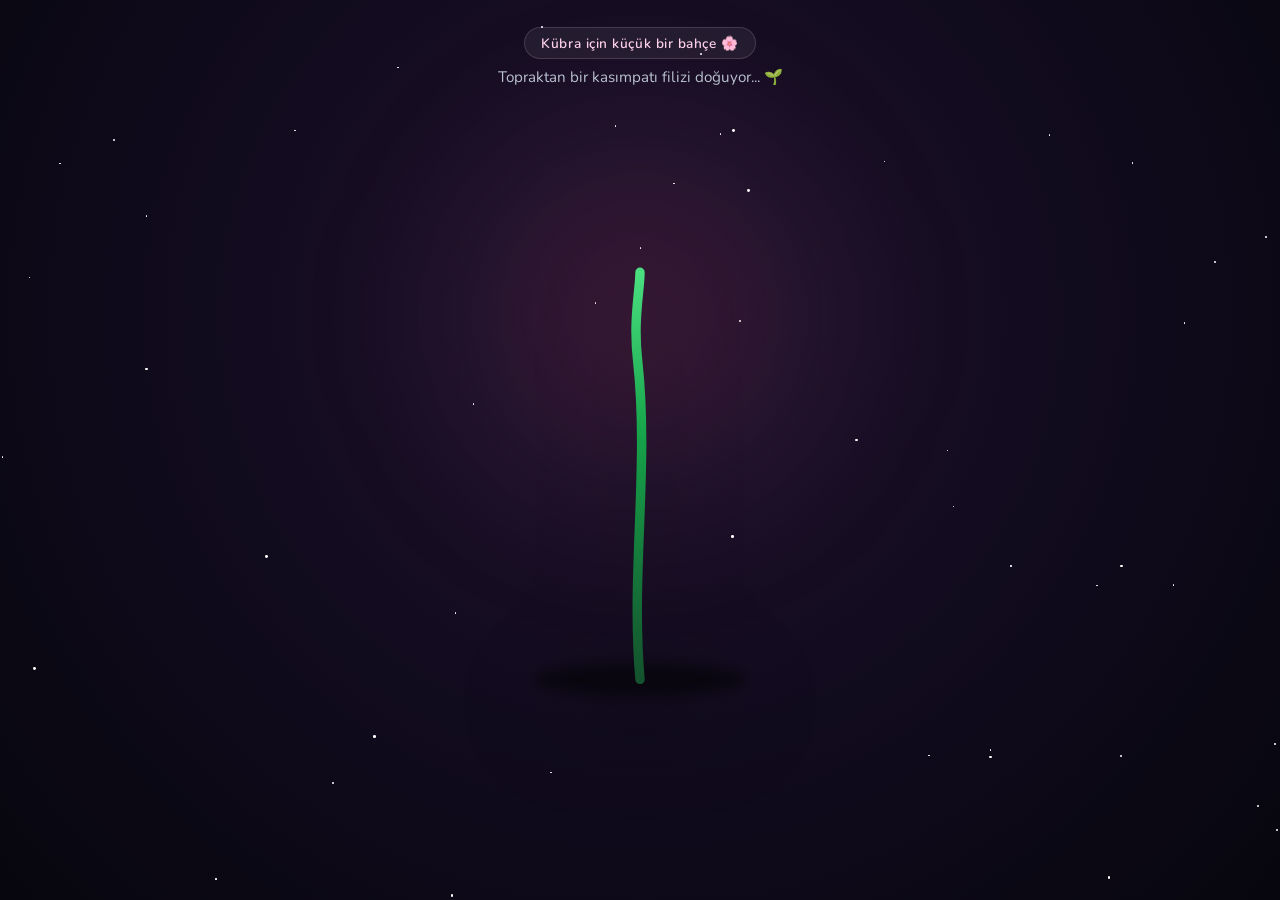
==== commit 7d967696: "feat: remove big title, keep subtitle, add 2 extra dodges reaching screen center" ====
--- a/index.html
+++ b/index.html
@@ -29,7 +29,6 @@
     <!-- Başlık / İntro (Zarif & Minimal) -->
     <header class="header">
       <span class="badge">Kübra için küçük bir bahçe 🌸</span>
-      <h1 class="title">Bir Kasımpatı Hikayesi</h1>
       <p class="subtitle" id="statusText">Topraktan bir filiz yükseliyor...</p>
     </header>
 
--- a/style.css
+++ b/style.css
@@ -84,46 +84,36 @@
   text-align: center;
 }
 
-/* Başlık */
+/* Başlık & Durum */
 .header {
   width: 100%;
-  padding-top: 0.2rem;
-  margin-bottom: 0.2rem;
-  opacity: 0;
-  transform: translateY(-12px);
+  padding-top: 0.5rem;
+  margin-bottom: 0.4rem;
+  opacity: 0;
+  transform: translateY(-8px);
   animation: fadeInDown 1.5s cubic-bezier(0.16, 1, 0.3, 1) forwards 0.3s;
   flex-shrink: 0;
 }
 
 .badge {
   display: inline-block;
-  padding: 0.3rem 0.9rem;
-  font-size: 0.82rem;
+  padding: 0.35rem 1rem;
+  font-size: 0.85rem;
   font-weight: 600;
   letter-spacing: 0.04em;
   background: rgba(255, 255, 255, 0.06);
   border: 1px solid rgba(255, 255, 255, 0.14);
   border-radius: 9999px;
   color: #fbcfe8;
-  margin-bottom: 0.4rem;
-}
-
-.title {
-  font-family: 'Playfair Display', Georgia, serif;
-  font-size: 1.95rem;
-  font-weight: 600;
-  letter-spacing: -0.01em;
-  color: #ffffff;
-  margin-bottom: 0.25rem;
-  line-height: 1.2;
+  margin-bottom: 0.5rem;
 }
 
 .subtitle {
   font-size: 0.95rem;
   color: #cbd5e1;
   opacity: 0.9;
-  min-height: 1.4rem;
-  transition: opacity 0.6s ease;
+  min-height: 1.5rem;
+  transition: opacity 0.5s ease;
 }
 
 /* Çiçek Sahnesi - Ekrana Göre Tam Esnek (Flex-1) */
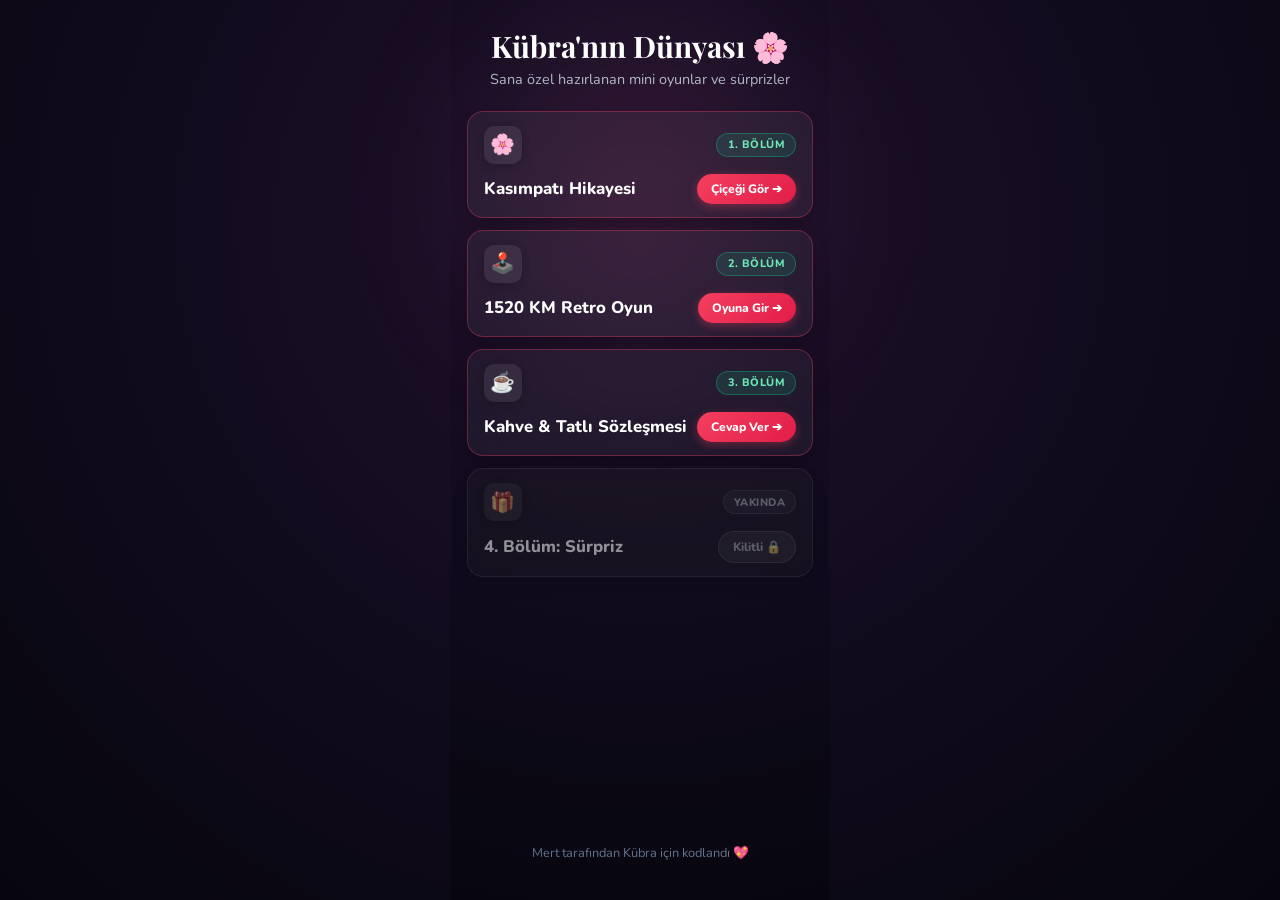
==== commit c11d30b6: "feat: set Hub as root homepage and link Kasimpati as chapter 1 with menu button" ====
--- a/index.html
+++ b/index.html
@@ -5,158 +5,312 @@
   <meta name="viewport" content="width=device-width, initial-scale=1.0, maximum-scale=1.0, user-scalable=no, viewport-fit=cover">
   <meta name="apple-mobile-web-app-capable" content="yes">
   <meta name="apple-mobile-web-app-status-bar-style" content="black-translucent">
-  <title>Çok Sinirlendim Sana Özel Site Açtım 😤</title>
-  <meta name="description" content="Gör bakalım kim kimi daha çok seviyormuş...">
-  <meta name="theme-color" content="#f43f5e">
-
-  <!-- WhatsApp & Sosyal Medya Önizleme (Open Graph) -->
-  <meta property="og:title" content="Çok Sinirlendim Sana Özel Site Açtım 😤">
-  <meta property="og:description" content="Gör bakalım kim kimi daha çok seviyormuş...">
+  <title>Kübra'nın Dünyası 🌸</title>
+  <meta name="description" content="Kübra'ya özel mini oyunlar ve sürprizler ✨">
+  <meta name="theme-color" content="#090812">
+
+  <!-- WhatsApp & Sosyal Medya Önizleme -->
+  <meta property="og:title" content="Kübra'nın Dünyası 🌸">
+  <meta property="og:description" content="Sana özel hazırlanan mini oyunlar ve sürprizler ✨">
   <meta property="og:type" content="website">
-  <meta property="og:url" content="https://kubra.mertgunes.com">
-  <meta property="og:site_name" content="Kübra'ya Özel Sürpriz">
+  <meta property="og:url" content="https://kubra.mertgunes.com/">
   <link rel="preconnect" href="https://fonts.googleapis.com">
   <link rel="preconnect" href="https://fonts.gstatic.com" crossorigin>
-  <link href="https://fonts.googleapis.com/css2?family=Caveat:wght@600;700&family=Nunito:wght@400;500;600;700&family=Playfair+Display:ital,wght@0,600;1,600&display=swap" rel="stylesheet">
-  <link rel="stylesheet" href="style.css">
+  <link href="https://fonts.googleapis.com/css2?family=Caveat:wght@600;700&family=Nunito:wght@400;600;700;800&family=Playfair+Display:ital,wght@0,600;1,600&display=swap" rel="stylesheet">
+  <style>
+    * {
+      margin: 0;
+      padding: 0;
+      box-sizing: border-box;
+      -webkit-tap-highlight-color: transparent;
+      user-select: none;
+      -webkit-user-select: none;
+    }
+
+    :root {
+      --bg-dark: #090812;
+      --bg-gradient: radial-gradient(circle at 50% 25%, #22122b 0%, #110b1e 50%, #07060e 100%);
+      --card-bg: rgba(255, 255, 255, 0.05);
+      --card-border: rgba(255, 255, 255, 0.12);
+      --rose: #f43f5e;
+      --gold: #fbbf24;
+    }
+
+    html, body {
+      min-height: 100vh;
+      min-height: 100dvh;
+      background: var(--bg-dark);
+      background-image: var(--bg-gradient);
+      font-family: 'Nunito', -apple-system, BlinkMacSystemFont, sans-serif;
+      color: #ffffff;
+      display: flex;
+      flex-direction: column;
+      align-items: center;
+      overflow-x: hidden;
+      position: relative;
+    }
+
+    /* Arka Plan Parıltısı */
+    .glow-blob {
+      position: fixed;
+      top: 20%;
+      left: 50%;
+      transform: translate(-50%, -50%);
+      width: 420px;
+      height: 420px;
+      background: radial-gradient(circle, rgba(244, 63, 94, 0.15) 0%, rgba(192, 132, 252, 0.05) 50%, transparent 70%);
+      filter: blur(70px);
+      pointer-events: none;
+      z-index: 1;
+    }
+
+    /* Ana Konteyner */
+    .hub-container {
+      position: relative;
+      z-index: 10;
+      width: 100%;
+      max-width: 440px;
+      min-height: 100vh;
+      min-height: 100dvh;
+      padding: max(1.2rem, env(safe-area-inset-top)) 1rem max(1.4rem, env(safe-area-inset-bottom));
+      display: flex;
+      flex-direction: column;
+      align-items: center;
+    }
+
+    /* Üst Başlık */
+    .hub-header {
+      text-align: center;
+      margin-bottom: 1.4rem;
+      padding-top: 0.5rem;
+    }
+
+    .hub-badge {
+      display: inline-block;
+      padding: 0.3rem 0.9rem;
+      font-size: 0.8rem;
+      font-weight: 700;
+      letter-spacing: 0.04em;
+      background: rgba(244, 63, 94, 0.15);
+      border: 1px solid rgba(244, 63, 94, 0.3);
+      border-radius: 9999px;
+      color: #fbcfe8;
+      margin-bottom: 0.5rem;
+    }
+
+    .hub-title {
+      font-family: 'Playfair Display', Georgia, serif;
+      font-size: 1.85rem;
+      font-weight: 700;
+      color: #ffffff;
+      margin-bottom: 0.3rem;
+      line-height: 1.25;
+    }
+
+    .hub-subtitle {
+      font-size: 0.9rem;
+      color: #cbd5e1;
+      opacity: 0.85;
+    }
+
+    /* Kartlar Listesi */
+    /* Oyun Kartları Grid & Kompakt Tasarım */
+    .cards-grid {
+      width: 100%;
+      display: flex;
+      flex-direction: column;
+      gap: 0.75rem;
+      margin-bottom: 1.2rem;
+    }
+
+    .game-card {
+      background: var(--card-bg);
+      border: 1px solid var(--card-border);
+      backdrop-filter: blur(14px);
+      -webkit-backdrop-filter: blur(14px);
+      border-radius: 16px;
+      padding: 0.85rem 1rem;
+      display: flex;
+      flex-direction: column;
+      gap: 0.65rem;
+      text-decoration: none;
+      color: inherit;
+      position: relative;
+      overflow: hidden;
+      transition: transform 0.15s ease, border-color 0.2s ease, box-shadow 0.2s ease;
+      box-shadow: 0 8px 20px -6px rgba(0, 0, 0, 0.4);
+    }
+
+    .game-card:active {
+      transform: scale(0.98);
+    }
+
+    .game-card.active-card {
+      border-color: rgba(244, 63, 94, 0.35);
+    }
+    .game-card.active-card:hover {
+      border-color: rgba(244, 63, 94, 0.6);
+      box-shadow: 0 10px 25px -6px rgba(244, 63, 94, 0.35);
+    }
+
+    .game-card.locked-card {
+      opacity: 0.55;
+      pointer-events: none;
+      filter: grayscale(0.5);
+    }
+
+    /* Üst Satır: Solda Logo, Sağda Bölüm */
+    .card-top {
+      display: flex;
+      align-items: center;
+      justify-content: space-between;
+    }
+
+    .card-icon-wrap {
+      width: 38px;
+      height: 38px;
+      border-radius: 10px;
+      background: rgba(255, 255, 255, 0.08);
+      display: flex;
+      align-items: center;
+      justify-content: center;
+      font-size: 1.25rem;
+      box-shadow: 0 2px 8px rgba(0, 0, 0, 0.2);
+    }
+
+    .card-tag {
+      font-size: 0.68rem;
+      font-weight: 800;
+      padding: 0.22rem 0.65rem;
+      border-radius: 9999px;
+      letter-spacing: 0.04em;
+    }
+
+    .tag-live {
+      background: rgba(16, 185, 129, 0.15);
+      border: 1px solid rgba(16, 185, 129, 0.4);
+      color: #6ee7b7;
+    }
+
+    .tag-locked {
+      background: rgba(100, 116, 139, 0.15);
+      border: 1px solid rgba(100, 116, 139, 0.3);
+      color: #94a3b8;
+    }
+
+    /* Alt Satır: Başlık Solda, Buton Sağda */
+    .card-main {
+      display: flex;
+      align-items: center;
+      justify-content: space-between;
+      gap: 10px;
+    }
+
+    .card-main h3 {
+      font-size: 1.05rem;
+      font-weight: 800;
+      color: #ffffff;
+      margin: 0;
+      line-height: 1.3;
+    }
+
+    .action-pill {
+      font-size: 0.76rem;
+      font-weight: 800;
+      padding: 0.42rem 0.9rem;
+      border-radius: 9999px;
+      background: linear-gradient(135deg, #f43f5e, #e11d48);
+      color: #ffffff;
+      display: inline-flex;
+      align-items: center;
+      gap: 4px;
+      white-space: nowrap;
+      box-shadow: 0 3px 10px rgba(244, 63, 94, 0.35);
+      flex-shrink: 0;
+    }
+
+    .locked-pill {
+      background: rgba(255, 255, 255, 0.08);
+      color: #94a3b8;
+      border: 1px solid rgba(255, 255, 255, 0.12);
+      box-shadow: none;
+    }
+
+    /* Alt Footer */
+    .hub-footer {
+      margin-top: auto;
+      text-align: center;
+      font-size: 0.8rem;
+      color: #64748b;
+      padding: 1rem 0;
+    }
+  </style>
 </head>
 <body>
-  <!-- Arka plan yıldızları ve ışık parçacıkları -->
-  <div class="stars-container" id="starsContainer"></div>
-  <div class="glow-bg"></div>
-
-  <main class="main-container">
-    <!-- Başlık / İntro (Zarif & Minimal) -->
-    <header class="header">
-      <span class="badge">Kübra için küçük bir bahçe 🌸</span>
-      <p class="subtitle" id="statusText">Topraktan bir filiz yükseliyor...</p>
+  <div class="glow-blob"></div>
+
+  <main class="hub-container">
+    <!-- Başlık -->
+    <header class="hub-header">
+      <h1 class="hub-title">Kübra'nın Dünyası 🌸</h1>
+      <p class="hub-subtitle">Sana özel hazırlanan mini oyunlar ve sürprizler</p>
     </header>
 
-    <!-- Kasımpatı Çiçeği Sahnesi (TAMAMEN KORUNDU) -->
-    <div class="garden-stage">
-      <!-- Çiçek SVG -->
-      <svg class="flower-svg" id="flowerSvg" viewBox="0 0 400 520" preserveAspectRatio="xMidYMid meet">
-        <defs>
-          <!-- Gövde degrade -->
-          <linearGradient id="stemGrad" x1="0%" y1="100%" x2="0%" y2="0%">
-            <stop offset="0%" stop-color="#14532d"/>
-            <stop offset="60%" stop-color="#16a34a"/>
-            <stop offset="100%" stop-color="#4ade80"/>
-          </linearGradient>
-
-          <!-- Yaprak degrade -->
-          <linearGradient id="leafGrad" x1="0%" y1="0%" x2="100%" y2="100%">
-            <stop offset="0%" stop-color="#4ade80"/>
-            <stop offset="50%" stop-color="#22c55e"/>
-            <stop offset="100%" stop-color="#15803d"/>
-          </linearGradient>
-
-          <!-- Dış yapraklar - Sıcak Kasımpatı Pembe-Gül Degrade -->
-          <linearGradient id="petalOuterGrad" x1="0%" y1="0%" x2="0%" y2="100%">
-            <stop offset="0%" stop-color="#fda4af"/>
-            <stop offset="40%" stop-color="#f43f5e"/>
-            <stop offset="100%" stop-color="#be123c"/>
-          </linearGradient>
-
-          <!-- Orta yapraklar - Canlı Şeftali/Mercan Degrade -->
-          <linearGradient id="petalMidGrad" x1="0%" y1="0%" x2="0%" y2="100%">
-            <stop offset="0%" stop-color="#fecdd3"/>
-            <stop offset="50%" stop-color="#fb7185"/>
-            <stop offset="100%" stop-color="#e11d48"/>
-          </linearGradient>
-
-          <!-- İç katman - Altın Günbatımı Degrade -->
-          <linearGradient id="petalInnerGrad" x1="0%" y1="0%" x2="0%" y2="100%">
-            <stop offset="0%" stop-color="#fef08a"/>
-            <stop offset="45%" stop-color="#fbbf24"/>
-            <stop offset="100%" stop-color="#f59e0b"/>
-          </linearGradient>
-
-          <!-- Merkez çekirdek degrade -->
-          <radialGradient id="centerCoreGrad" cx="50%" cy="50%" r="50%">
-            <stop offset="0%" stop-color="#fffbeb"/>
-            <stop offset="35%" stop-color="#fde047"/>
-            <stop offset="70%" stop-color="#ea580c"/>
-            <stop offset="100%" stop-color="#9a3412"/>
-          </radialGradient>
-
-          <!-- Kalp degrade -->
-          <radialGradient id="heartGrad" cx="40%" cy="40%" r="60%">
-            <stop offset="0%" stop-color="#ff758c"/>
-            <stop offset="40%" stop-color="#ff1e56"/>
-            <stop offset="100%" stop-color="#990024"/>
-          </radialGradient>
-
-          <!-- Parıltı Filtresi -->
-          <filter id="bloomGlow" x="-30%" y="-30%" width="160%" height="160%">
-            <feGaussianBlur stdDeviation="4" result="blur"/>
-            <feComposite in="SourceGraphic" in2="blur" operator="over"/>
-          </filter>
-        </defs>
-
-        <!-- Toprak Tabanı -->
-        <ellipse cx="200" cy="500" rx="90" ry="14" class="ground-shadow"/>
-
-        <!-- Gövde -->
-        <path id="stem" class="stem" d="M 200 500 C 192 410, 208 320, 198 230 C 194 195, 200 170, 200 155" />
-
-        <!-- Yapraklar -->
-        <g id="leavesGroup" class="leaves-group">
-          <!-- Sol alt yaprak -->
-          <path class="leaf leaf-left-1" d="M 197 420 C 145 425, 120 380, 105 390 C 125 415, 160 440, 196 428 Z" fill="url(#leafGrad)"/>
-          <!-- Sağ orta yaprak -->
-          <path class="leaf leaf-right-1" d="M 202 360 C 255 350, 275 320, 295 330 C 275 355, 240 375, 201 368 Z" fill="url(#leafGrad)"/>
-          <!-- Sol üst yaprak -->
-          <path class="leaf leaf-left-2" d="M 198 290 C 150 280, 135 250, 120 255 C 140 275, 170 295, 198 296 Z" fill="url(#leafGrad)"/>
-        </g>
-
-        <!-- Çiçek Çanak Yaprakları (Kalıks) -->
-        <g id="calyxGroup" class="calyx-group">
-          <ellipse cx="200" cy="160" rx="14" ry="12" fill="#15803d"/>
-        </g>
-
-        <!-- Kasımpatı Taç Yaprakları Grubu -->
-        <g id="flowerHead" class="flower-head" transform="translate(200, 150)">
-          <!-- Katman 1: En dış katman (30 adet yaprak) -->
-          <g id="layerOuter" class="petal-layer"></g>
-          <!-- Katman 2: Orta katman (24 adet yaprak) -->
-          <g id="layerMid" class="petal-layer"></g>
-          <!-- Katman 3: İç katman (18 adet kıvrık yaprak) -->
-          <g id="layerInner" class="petal-layer"></g>
-          <!-- Çiçek Göbeği (Merkezi Disk) -->
-          <circle id="flowerCenter" class="flower-center" cx="0" cy="0" r="22" fill="url(#centerCoreGrad)"/>
-          
-          <!-- Ortadan çıkacak Kalp -->
-          <g id="flowerHeartGroup" class="flower-heart-group">
-            <path id="centerHeart" class="center-heart" d="M 0 -12 C -2 -30, -32 -25, -30 4 C -28 20, 0 38, 0 46 C 0 38, 28 20, 30 4 C 32 -25, 2 -30, 0 -12 Z" fill="url(#heartGrad)"/>
-            <circle cx="-10" cy="-6" r="4" fill="#ffffff" opacity="0.6"/>
-          </g>
-        </g>
-      </svg>
-    </div>
-
-    <!-- Kaçan Buton Alanı (Şık, Cam Efektli, Minimal) -->
-    <div class="interactive-area" id="interactiveArea">
-      <button id="surpriseBtn" class="surprise-btn" aria-label="Sürpriz butonu">
-        <span class="btn-text">Sürpriz için butona bas ✨</span>
-      </button>
-    </div>
-
-    <!-- Aşk Mesajı Modal / Kart Alanı (Zarif & Estetik) -->
-    <div id="loveCard" class="love-card hidden">
-      <div class="love-card-content">
-        <div class="floating-hearts">🌸 💕 🌸</div>
-        <h2 class="love-name">KÜBRA'M</h2>
-        <p class="love-message">Sana bayılıyorum yicem minnoşumu 🥰</p>
-        <p class="love-sub">Dünyanın en güzel kasımpatısı bile yanında sönük kalır...</p>
-        <button id="replayBtn" class="replay-btn">Yeniden İzle ↺</button>
+    <!-- Oyun Kartları (Kompakt Tasarım) -->
+    <div class="cards-grid">
+      <!-- 1. Kasımpatı -->
+      <a href="/kasimpati" class="game-card active-card">
+        <div class="card-top">
+          <div class="card-icon-wrap">🌸</div>
+          <span class="card-tag tag-live">1. BÖLÜM</span>
+        </div>
+        <div class="card-main">
+          <h3>Kasımpatı Hikayesi</h3>
+          <span class="action-pill">Çiçeği Gör ➔</span>
+        </div>
+      </a>
+
+      <!-- 2. Retro Pixel Oyun -->
+      <a href="/pixel" class="game-card active-card">
+        <div class="card-top">
+          <div class="card-icon-wrap">🕹️</div>
+          <span class="card-tag tag-live">2. BÖLÜM</span>
+        </div>
+        <div class="card-main">
+          <h3>1520 KM Retro Oyun</h3>
+          <span class="action-pill">Oyuna Gir ➔</span>
+        </div>
+      </a>
+
+      <!-- 3. Kaçan Buton & Kahve Sözleşmesi -->
+      <a href="/soru" class="game-card active-card">
+        <div class="card-top">
+          <div class="card-icon-wrap">☕</div>
+          <span class="card-tag tag-live">3. BÖLÜM</span>
+        </div>
+        <div class="card-main">
+          <h3>Kahve & Tatlı Sözleşmesi</h3>
+          <span class="action-pill">Cevap Ver ➔</span>
+        </div>
+      </a>
+
+      <!-- 4. Yakında Gelecek Bölüm -->
+      <div class="game-card locked-card">
+        <div class="card-top">
+          <div class="card-icon-wrap">🎁</div>
+          <span class="card-tag tag-locked">YAKINDA</span>
+        </div>
+        <div class="card-main">
+          <h3>4. Bölüm: Sürpriz</h3>
+          <span class="action-pill locked-pill">Kilitli 🔒</span>
+        </div>
       </div>
     </div>
+
+    <!-- Footer -->
+    <footer class="hub-footer">
+      Mert tarafından Kübra için kodlandı 💖
+    </footer>
   </main>
-
-  <!-- Konfeti / Kalp Parçacıkları Tuvali -->
-  <canvas id="particlesCanvas"></canvas>
-
-  <script src="script.js"></script>
 </body>
 </html>
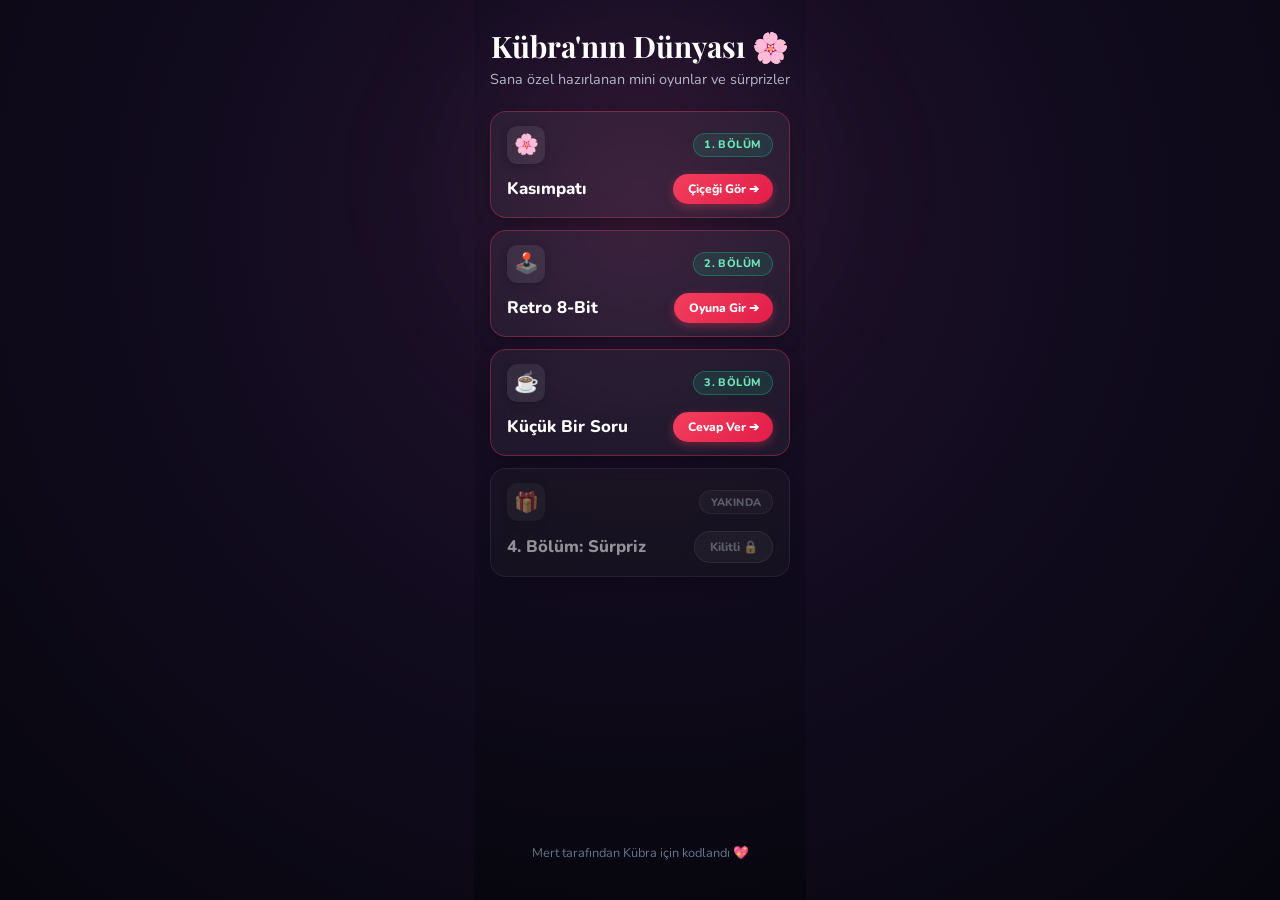
==== commit 83f579c6: "fix(pixel): resolve JS syntax error, enable multi-touch start and simplify hub titles" ====
--- a/index.html
+++ b/index.html
@@ -265,7 +265,7 @@
           <span class="card-tag tag-live">1. BÖLÜM</span>
         </div>
         <div class="card-main">
-          <h3>Kasımpatı Hikayesi</h3>
+          <h3>Kasımpatı</h3>
           <span class="action-pill">Çiçeği Gör ➔</span>
         </div>
       </a>
@@ -277,7 +277,7 @@
           <span class="card-tag tag-live">2. BÖLÜM</span>
         </div>
         <div class="card-main">
-          <h3>1520 KM Retro Oyun</h3>
+          <h3>Retro 8-Bit</h3>
           <span class="action-pill">Oyuna Gir ➔</span>
         </div>
       </a>
@@ -289,7 +289,7 @@
           <span class="card-tag tag-live">3. BÖLÜM</span>
         </div>
         <div class="card-main">
-          <h3>Kahve & Tatlı Sözleşmesi</h3>
+          <h3>Küçük Bir Soru</h3>
           <span class="action-pill">Cevap Ver ➔</span>
         </div>
       </a>
